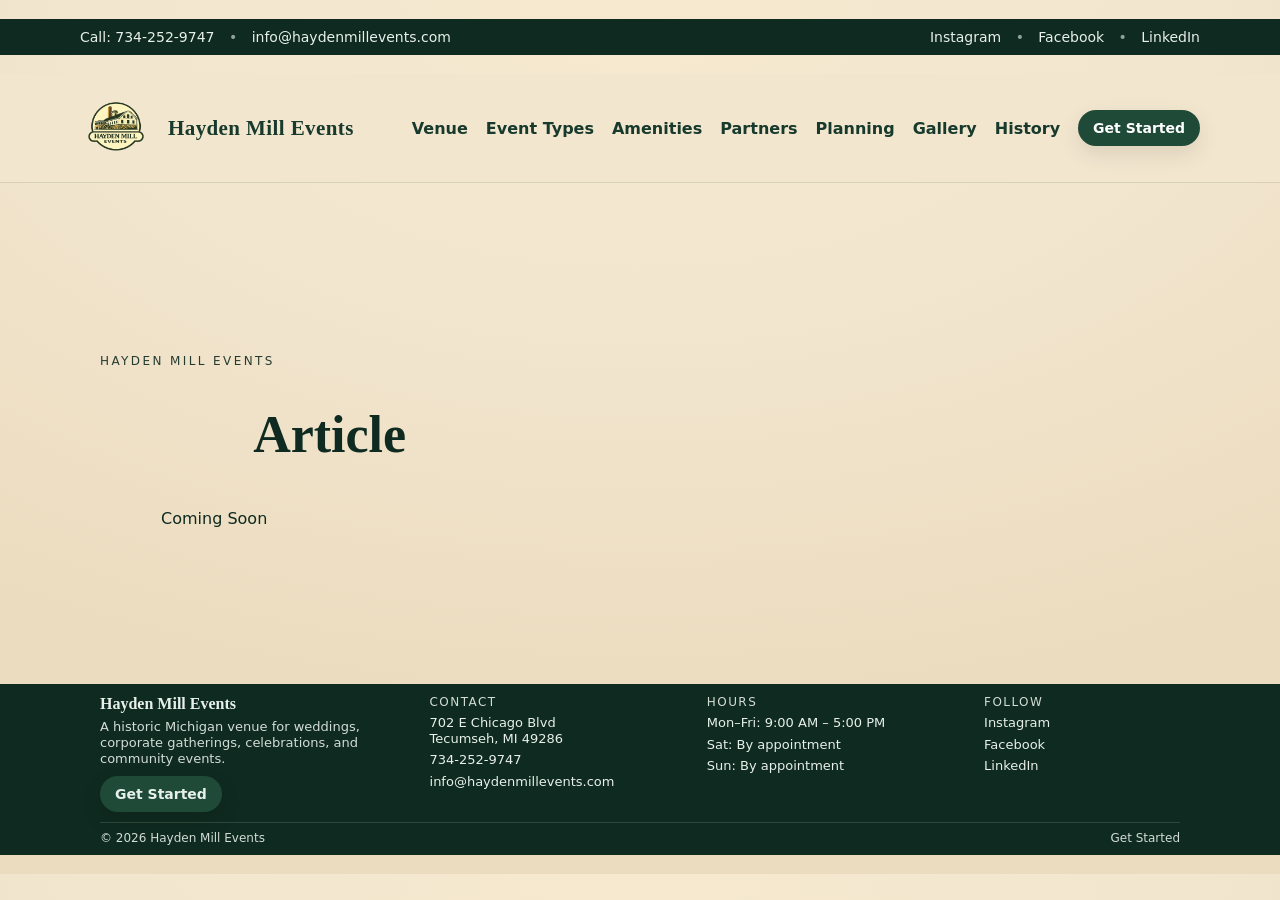
==== article1.html @ d737acb9 "Create article1.html" ====
<!doctype html>
<html lang="en">
<head>
  <meta charset="utf-8" />
  <meta name="viewport" content="width=device-width, initial-scale=1" />
  <title>Hayden Mill Events</title>
  <meta name="description" content="Hayden Mill Events — a historic venue for weddings, corporate events, celebrations, and more." />
  <link rel="stylesheet" href="css/styles.css" />
</head>

<body>
  <!-- =========================================================
       Top Contact Ribbon
       - Phone + email (left)
       - Social links (right)
       ========================================================= -->
  <div class="topbar">
    <div class="wrap topbar__inner">
      <div class="topbar__left">
        <a href="tel:+17342529747">Call: 734-252-9747</a>
        <span class="dot">•</span>
        <a href="mailto:info@haydenmillevents.com">info@haydenmillevents.com</a>
      </div>

      <div class="topbar__right">
        <a href="https://www.instagram.com/haydenmillevents/"
           aria-label="Instagram"
           target="_blank"
           rel="noopener">Instagram</a>
        <span class="dot">•</span>
        <a href="https://www.facebook.com/haydenmillevents"
           aria-label="Facebook"
           target="_blank"
           rel="noopener">Facebook</a>
        <span class="dot">•</span>
        <a href="https://www.linkedin.com/company/hayden-mill-events"
           aria-label="LinkedIn"
           target="_blank"
           rel="noopener">LinkedIn</a> 
      </div>
    </div>
  </div>

  <!-- Header / Nav -->
<header class="header">
  <div class="wrap header__inner">
    <a class="brand" href="index.html" aria-label="Hayden Mill Events home">
      <img
        class="brand__logo"
        src="assets/img/logo.png"
        alt="Hayden Mill Events logo"
        decoding="async"
      />
      <span class="brand__name">Hayden Mill Events</span>
    </a>

    <nav class="nav" aria-label="Primary">
      <a href="index.html#venue">Venue</a>
      <a href="index.html#event-types">Event Types</a>
      <a href="index.html#amenities">Amenities</a>
      <a href="index.html#vendors">Partners</a>
      <a href="index.html#articles">Planning</a>

      <!-- These now match normal ribbon links, but go to separate pages -->
      <a href="gallery.html">Gallery</a>
      <a href="history.html" class="is-active">History</a>

      <!-- Keep Get Started as the primary CTA -->
      <a class="btn btn--sm" href="get-started.html">Get Started</a>
    </nav>

    <button class="navToggle" aria-label="Open menu" aria-expanded="false">Menu</button>
  </div>
</header>

  <!-- =========================================================
       Article — Coming Soon
       ========================================================= -->
  <main>

    <section class="section">
      <div class="wrap">

        <div
          class="card"
          style="
            background:linear-gradient(
              120deg,
              rgba(15,42,32,.92),
              rgba(15,42,32,.55)
            );
            color:#fff;
            text-align:center;
            padding:80px 30px;
          "
        >
          <p class="kicker">HAYDEN MILL EVENTS</p>

          <h1 style="margin-top:6px;">
            Article
          </h1>

          <p
            class="lead"
            style="
              max-width:720px;
              margin:18px auto 0;
            "
          >
            Coming Soon
          </p>

        </div>

      </div>
    </section>

  </main>

  <footer class="siteFooter">
    <div class="wrap siteFooter__inner">
      <div class="siteFooter__grid">
        <div>
          <div class="siteFooter__name">Hayden Mill Events</div>
          <p class="siteFooter__tagline">
            A historic Michigan venue for weddings, corporate gatherings, celebrations, and community events.
          </p>
          <a class="btn btn--sm" href="get-started.html">Get Started</a>
        </div>

        <div>
              <div class="siteFooter__head">Contact</div>
          <ul class="siteFooter__list">
            <li>
              <a href="https://www.google.com/maps?q=702+E+Chicago+Blvd+Tecumseh+MI+49286" target="_blank" rel="noopener">
                702 E Chicago Blvd<br />Tecumseh, MI 49286
              </a>
            </li>
            <li><a href="tel:+17342529747">734-252-9747</a></li>
            <li><a href="mailto:info@haydenmillevents.com">info@haydenmillevents.com</a></li>
          </ul>
        </div>

        <div>
          <div class="siteFooter__head">Hours</div>
          <ul class="siteFooter__list">
            <li>Mon–Fri: 9:00 AM – 5:00 PM</li>
            <li>Sat: By appointment</li>
            <li>Sun: By appointment</li>
          </ul>
        </div>

        <div>
          <div class="siteFooter__head">Follow</div>
          <ul class="siteFooter__list">
            <li><a href="https://www.instagram.com/haydenmillevents/" target="_blank" rel="noopener">Instagram</a></li>
            <li><a href="https://www.facebook.com/haydenmillevents" target="_blank" rel="noopener">Facebook</a></li>
            <li><a href="https://www.linkedin.com/company/hayden-mill-events" target="_blank" rel="noopener">LinkedIn</a></li>
          </ul>
        </div>
      </div>

      <div class="siteFooter__bottom">
        <div>© <span id="year"></span> Hayden Mill Events</div>
        <div class="siteFooter__smallLinks">
          <a href="get-started.html">Get Started</a>
        </div>
      </div>
    </div>
  </footer>  
  
  <script defer src="./js/main.js"></script>
</body>
</html>
---- css/styles.css ----
/* =========================================================
   Hayden Mill Events — styles.css
   - Core palette + layout primitives
   - Header/Nav styling
   - Hero carousel layout (JS controls transform)
   - Venue collage layout
   - Event Types tab system (buttons + media collage + content panes)
   - Parallax band styling
   - Footer styling
   ========================================================= */

:root{
  --bg: #f2e6cf;
  --bg2: #efe0c5;
  --ink: #173a2c;
  --ink2: #0f2a20;
  --accent: #1f4a38;
  --white: #ffffff;
  --shadow: rgba(0,0,0,.10);
  --wrap: 1120px;
  --radius: 18px;
}

*{ box-sizing: border-box; }
html,body{ margin: 0; padding: 0; }

body{
  font-family: system-ui, -apple-system, Segoe UI, Roboto, Helvetica, Arial, sans-serif;
  color: var(--ink2);
  background: radial-gradient(1200px 700px at 50% 0%, #f6e9cf 0%, var(--bg) 45%, #ecdcbf 100%);
}

a{ color: inherit; text-decoration: none; }
a:hover{ opacity: .92; }

.wrap{ max-width: var(--wrap); margin: 0 auto; padding: 0 20px; }
.dot{ margin: 0 10px; opacity: .6; }

/* =========================================================
   Top ribbon
   ========================================================= */
.topbar{
  background: #0f2a20;
  color: #e7f0ea;
  font-size: 14px;
}
.topbar__inner{
  display: flex;
  justify-content: space-between;
  gap: 16px;
  padding: 10px 0;
}
.topbar a{ color: #e7f0ea; }

/* =========================================================
   Header / Nav
   ========================================================= */
.header{
  position: sticky;
  top: 0;
  z-index: 50;
  background: rgba(242,230,207,.90);
  backdrop-filter: blur(10px);
  border-bottom: 1px solid rgba(23,58,44,.12);
}
.header__inner{
  display: flex;
  align-items: center;
  justify-content: space-between;
  padding: 18px 0;
}

.brand{
  display: flex;
  align-items: center;
  gap: 16px;
}
.brand__logo{
  height: 72px;
  width: auto;
  display: block;
}
.brand__name{
  font-family: Georgia, "Times New Roman", serif;
  letter-spacing: .4px;
  font-weight: 700;
  font-size: 21px;
  line-height: 1.05;
  color: var(--ink);
}

.nav{ display: flex; align-items: center; gap: 18px; }
.nav a{ font-weight: 600; color: var(--ink); }

/* Ensure nav link rule does not override button colors */
.nav a.btn{ color: var(--white); }
.nav a.btn.btn--ghost{ color: var(--ink); }

.navToggle{ display: none; }

/* =========================================================
   Buttons
   ========================================================= */
.btn{
  display: inline-flex;
  align-items: center;
  justify-content: center;
  padding: 12px 18px;
  border-radius: 999px;
  background: var(--accent);
  color: var(--white);
  font-weight: 700;
  border: 1px solid rgba(0,0,0,0);
  box-shadow: 0 8px 22px var(--shadow);
}
.btn--ghost{
  background: transparent;
  border-color: rgba(23,58,44,.35);
  color: var(--ink);
  box-shadow: none;
}
.btn--sm{ padding: 9px 14px; font-size: 14px; }

/* =========================================================
   Typography
   ========================================================= */
.kicker{ letter-spacing: .2em; text-transform: uppercase; font-size: 12px; opacity: .9; }
h1,h2{ font-family: Georgia, "Times New Roman", serif; margin: 10px 0 10px; }
h1{ font-size: 52px; }
h2{ font-size: 40px; }
.lead{ font-size: 18px; line-height: 1.6; opacity: .95; }
.actions{ display: flex; gap: 12px; flex-wrap: wrap; margin-top: 18px; }
.muted{ opacity: .78; line-height: 1.6; }

/* =========================================================
   Sections / Layout
   ========================================================= */
.section{ padding: 64px 0; }
.section--alt{ background: rgba(255,255,255,.38); }
.sectionHead{ margin-bottom: 18px; }
.sectionHead h2{ margin: 0 0 8px; color: var(--ink); }

.grid2{
  display: grid;
  grid-template-columns: 1.2fr .8fr;
  gap: 24px;
  align-items: start;
}

.card{
  background: rgba(255,255,255,.55);
  border: 1px solid rgba(23,58,44,.12);
  border-radius: var(--radius);
  padding: 18px;
  box-shadow: 0 10px 28px var(--shadow);
}

.cards{
  display: grid;
  grid-template-columns: repeat(3, minmax(0, 1fr));
  gap: 16px;
}
.capCard,.setupCard,.articleCard{
  background: rgba(255,255,255,.55);
  border: 1px solid rgba(23,58,44,.12);
  border-radius: var(--radius);
  padding: 18px;
  box-shadow: 0 10px 28px var(--shadow);
}
.articleCard{ display: block; }
.articleCard:hover{ transform: translateY(-2px); transition: transform .15s ease; }

/* Simple list style */
.list{ margin: 10px 0 0; padding-left: 18px; }
.list li{ margin: 6px 0; }

/* =========================================================
   Venue: overlapped photo collage
   ========================================================= */
.venueGrid{
  grid-template-columns: .95fr 1.05fr;
  align-items: start;
}
.venueText{ display: grid; gap: 16px; }
.venueMedia{
  position: relative;
  min-height: 420px;
  border-radius: var(--radius);
}
.venueImg{
  position: absolute;
  border-radius: var(--radius);
  box-shadow: 0 16px 40px rgba(0,0,0,.18);
  border: 1px solid rgba(23,58,44,.12);
  object-fit: cover;
  background: rgba(255,255,255,.35);
}
.venueImg--a{ top: 0; left: 0; width: 78%; height: 72%; z-index: 2; }
.venueImg--b{ bottom: 0; right: 0; width: 58%; height: 52%; z-index: 3; }
.venueImg--c{ top: 14%; right: 8%; width: 34%; height: 34%; z-index: 4; }

/* =========================================================
   HERO: Horizontal carousel
   - JS updates .hero__track transform
   ========================================================= */
.hero{ position: relative; }
.hero__slider{
  position: relative;
  height: 72vh;
  min-height: 520px;
  overflow: hidden;
  background: #000;
}
.hero__track{
  height: 100%;
  width: 100%;
  display: flex;
  will-change: transform;
  transition: transform .65s cubic-bezier(.22,.61,.36,1);
  transform: translate3d(0,0,0);
}
.hero__track.is-instant{ transition: none !important; }
.slide{
  position: relative;
  flex: 0 0 100%;
  width: 100%;
  height: 100%;
  background-size: cover;
  background-position: center;
}
.hero__track .slide::before{
  content: "";
  position: absolute;
  inset: 0;
  background: linear-gradient(90deg, rgba(15,42,32,.78) 0%, rgba(15,42,32,.25) 55%, rgba(15,42,32,.05) 100%);
}
.hero__track .slide__content{
  position: relative;
  padding: 80px 0;
  color: #f3f3f3;
  max-width: 720px;
  z-index: 2;
}

/* Controls */
.sliderBtn, .dots{ position: absolute; z-index: 10; }
.sliderBtn{
  display: flex;
  align-items: center;
  justify-content: center;
  position: absolute;
  top: 50%;
  transform: translateY(-50%);
  width: 44px;
  height: 44px;
  border-radius: 999px;
  border: 1px solid rgba(255,255,255,.65);
  background: rgba(15,42,32,.35);
  color: #fff;
  font-size: 28px;
  line-height: 1;
  cursor: pointer;
  z-index: 50;
}
.sliderBtn.prev{ left: 16px; }
.sliderBtn.next{ right: 16px; }

.dots{
  left: 50%;
  bottom: 18px;
  transform: translateX(-50%);
  display: flex;
  gap: 10px;
  z-index: 55;
}
.dots button{
  width: 10px;
  height: 10px;
  border-radius: 999px;
  border: 1px solid rgba(255,255,255,.65);
  background: rgba(255,255,255,.15);
  cursor: pointer;
}
.dots button.is-active{
  background: rgba(255,255,255,.95);
}

/* =========================================================
   Parallax band
   ========================================================= */
.parallax{
  position: relative;
  min-height: 420px;
  overflow: hidden;
  border-radius: 0;
}
.parallax__media{
  position: absolute;
  inset: -18vh 0;
  background-size: cover;
  background-position: center;
  transform: translate3d(0,0,0);
  will-change: transform;
}
.parallax__overlay{
  position: relative;
  min-height: 420px;
  display: flex;
  align-items: center;
  background: rgba(15,42,32,.55);
}
.parallax__content{
  color: #fff;
  padding: 72px 0;
}
@media (prefers-reduced-motion: reduce){
  .parallax__media{ transform: none !important; }
}

/* =========================================================
   Event Types: buttons + collage + panes
   ========================================================= */
.eventTypesNav{
  display: flex;
  gap: 10px;
  flex-wrap: wrap;
  margin: 10px 0 18px;
}
.eventTypesGrid{
  grid-template-columns: .95fr 1.05fr;
  align-items: start;
}
.eventTypesMedia{
  position: relative;
  height: 420px;
  border-radius: var(--radius);
  overflow: hidden;
  max-width: 520px;
  width: 100%;
  justify-self: center;
}

/* Only one mediaSet visible at a time */
.eventTypesMedia .mediaSet{
  position: absolute;
  inset: 0;
  display: none;
}
.eventTypesMedia .mediaSet.is-active{ display: block; }

.eventImg{
  position: absolute;
  border-radius: var(--radius);
  box-shadow: 0 16px 40px rgba(0,0,0,.18);
  border: 1px solid rgba(23,58,44,.12);
  object-fit: cover;
  background: rgba(255,255,255,.35);
}
.eventImg--a{ top: 0; left: 0; width: 78%; height: 72%; z-index: 2; }
.eventImg--b{ bottom: 0; right: 0; width: 58%; height: 52%; z-index: 3; }
.eventImg--c{ top: 14%; right: 8%; width: 34%; height: 34%; z-index: 4; }

.feature__panel{
  background: rgba(255,255,255,.55);
  border: 1px solid rgba(23,58,44,.12);
  border-radius: var(--radius);
  padding: 18px;
  box-shadow: 0 10px 28px var(--shadow);
}
.featurePane{ display: none; }
.featurePane.is-active{ display: block; }

/* Event Types buttons */
#event-types .eventTypesNav .featureBtn{
  appearance: none;
  -webkit-appearance: none;
  display: inline-flex;
  align-items: center;
  justify-content: center;
  padding: 10px 16px;
  border-radius: 999px;
  font: 700 14px/1 system-ui, -apple-system, Segoe UI, Roboto, Helvetica, Arial, sans-serif;
  color: var(--ink2);
  background: rgba(255,255,255,.70);
  border: 1px solid rgba(23,58,44,.22);
  box-shadow: 0 6px 18px rgba(0,0,0,.10);
  cursor: pointer;
  user-select: none;
  white-space: nowrap;
  transition: background .2s ease, border-color .2s ease, box-shadow .2s ease, transform .15s ease, color .2s ease;
}
#event-types .eventTypesNav .featureBtn:hover{
  background: rgba(255,255,255,.90);
  transform: translateY(-1px);
  box-shadow: 0 10px 24px rgba(0,0,0,.14);
}
#event-types .eventTypesNav .featureBtn.is-active,
#event-types .eventTypesNav .featureBtn[aria-selected="true"]{
  background: linear-gradient(135deg, rgba(31,74,56,.95), rgba(15,42,32,.95));
  color: #fff;
  border-color: rgba(15,42,32,.85);
  box-shadow: 0 14px 32px rgba(0,0,0,.25);
}
#event-types .eventTypesNav .featureBtn:focus-visible{
  outline: 2px solid rgba(31,74,56,.55);
  outline-offset: 3px;
}

.logoRow {
  display: flex;
  flex-direction: column;
  align-items: flex-start;
  gap: 10px;
}

.logoPill {
  display: block;
}

/* =========================================================
   Footer
   ========================================================= */
.siteFooter{
  background: #0f2a20;
  color: #e7f0ea;
  padding: 12px 0 10px;
}
.siteFooter a{ color: #e7f0ea; }
.siteFooter a:hover{ opacity: .92; }

.siteFooter__grid{
  display: grid;
  grid-template-columns: 1.2fr 1fr 1fr .75fr;
  gap: 16px;
  align-items: start;
}
.siteFooter__name{
  font-family: Georgia, "Times New Roman", serif;
  font-size: 16px;
  font-weight: 700;
  line-height: 1.05;
  margin: 0 0 6px;
}
.siteFooter__tagline{
  margin: 0 0 8px;
  font-size: 13px;
  line-height: 1.25;
  opacity: .9;
  max-width: 42ch;
}
.siteFooter__head{
  font-size: 12px;
  letter-spacing: .12em;
  text-transform: uppercase;
  margin: 0 0 6px;
  line-height: 1.1;
  opacity: .9;
}
.siteFooter__list{
  margin: 0;
  padding: 0;
  list-style: none;
  display: grid;
  gap: 6px;
  font-size: 13px;
  line-height: 1.2;
}
.siteFooter__bottom{
  margin-top: 10px;
  padding-top: 8px;
  border-top: 1px solid rgba(231,240,234,.16);
  display: flex;
  justify-content: space-between;
  align-items: center;
  gap: 10px;
  flex-wrap: wrap;
  font-size: 12px;
  opacity: .9;
}
.siteFooter__smallLinks{
  display: flex;
  gap: 12px;
}

/* =========================================================
   Responsive
   ========================================================= */
@media (max-width: 980px){
  .siteFooter__grid{ grid-template-columns: 1fr 1fr; }
}
@media (max-width: 900px){
  .cards{ grid-template-columns: 1fr; }
  .grid2{ grid-template-columns: 1fr; }
  .venueGrid{ grid-template-columns: 1fr; }
  .venueMedia{
    min-height: auto;
    display: grid;
    gap: 12px;
  }
  .venueImg{
    position: static;
    width: 100%;
    height: 220px;
  }

  .eventTypesGrid{ grid-template-columns: 1fr; }
  .eventTypesMedia{
    min-height: auto;
    display: grid;
    gap: 12px;
    overflow: visible;
    height: auto;
    max-width: none;
  }
  .eventTypesMedia .mediaSet{ position: static; }
  .eventImg{
    position: static;
    width: 100%;
    height: 220px;
  }

  h1{ font-size: 40px; }
  h2{ font-size: 34px; }

  .nav{ display: none; }
  .navToggle{
    display: inline-flex;
    gap: 10px;
    align-items: center;
    border: 1px solid rgba(23,58,44,.25);
    background: transparent;
    border-radius: 999px;
    padding: 10px 14px;
  }
  .brand__logo{ height: 38px; }
  .brand__name{ font-size: 18px; }
}
@media (max-width: 560px){
  .siteFooter__grid{ grid-template-columns: 1fr; }
}

/* =========================================================
   Gallery thumbnails — force consistent sizing + cropping
   ========================================================= */
.galleryGrid{
  display: grid;
  grid-template-columns: repeat(4, minmax(0, 1fr));
  gap: 14px;
}

.galleryItem{
  border-radius: var(--radius);
  overflow: hidden;
  border: 1px solid rgba(23,58,44,.12);
  box-shadow: 0 10px 28px var(--shadow);
  background: rgba(255,255,255,.55);

  /* Consistent thumbnail “frame” */
  aspect-ratio: 4 / 3;
}

.galleryItem img{
  display: block;
  width: 100%;
  height: 100%;
  object-fit: cover;       /* crop to fill frame */
  object-position: center; /* center subject */
}

/* Responsive */
@media (max-width: 1200px){
  .galleryGrid{ grid-template-columns: repeat(3, minmax(0, 1fr)); }
}
@media (max-width: 800px){
  .galleryGrid{ grid-template-columns: repeat(2, minmax(0, 1fr)); }
}
@media (max-width: 480px){
  .galleryGrid{ grid-template-columns: 1fr; }
}

/* =========================================================
   History page: force consistent image tiles (matches Gallery)
   Works with your current HTML classes:
   .historyRow, .historyTiles3, .historyGrid9, .tile
   ========================================================= */

/* Two-column layout: photos left, text right */
.historyRow{
  display: grid;
  grid-template-columns: .95fr 1.05fr;
  gap: 24px;
  align-items: start;
}

/* 3-photo layout: 1 wide on top, 2 below */
.historyTiles3{
  display: grid;
  grid-template-columns: repeat(2, minmax(0, 1fr));
  gap: 14px;
}

.historyTiles3 .tile:nth-child(1){
  grid-column: 1 / -1; /* make the first image span full width */
}

/* The tile wrapper should crop the image */
.historyTiles3 .tile,
.historyGrid9 .tile{
  border-radius: var(--radius);
  overflow: hidden;
  border: 1px solid rgba(23,58,44,.12);
  box-shadow: 0 10px 28px var(--shadow);
  background: rgba(255,255,255,.55);
}

/* Force consistent sizing + cropping */
.historyTiles3 .tile{
  height: 180px; /* adjust if you want taller */
}

.historyTiles3 img,
.historyGrid9 img{
  width: 100%;
  height: 100%;
  display: block;
  object-fit: cover;
  object-position: center;
}

/* 9-photo grid: keep consistent tiles */
.historyGrid9{
  display: grid;
  grid-template-columns: repeat(3, minmax(0, 1fr));
  gap: 12px;
}

.historyGrid9 .tile{
  height: 180px; /* same height as above for consistency */
}

/* Responsive */
@media (max-width: 900px){
  .historyRow{ grid-template-columns: 1fr; }
  .historyGrid9{ grid-template-columns: repeat(2, minmax(0, 1fr)); }
}

@media (max-width: 520px){
  .historyGrid9{ grid-template-columns: 1fr; }
  .historyTiles3 .tile,
  .historyGrid9 .tile{ height: 220px; }
}

/* === Fix: ensure Venue section header buttons are clickable === */
#venue .sectionHead{
  position: relative;
  z-index: 5;
}

#venue .sectionHead .actions{
  position: relative;
  z-index: 6;
}

#venue .sectionHead .actions a{
  pointer-events: auto;
}

/* =========================================================
   Preferred Vendors — FINAL GRID (clean + centered)
   ========================================================= */

.vendorsGrid{
  display: grid;
  grid-template-columns: repeat(auto-fit, minmax(320px, 1fr));
  gap: 24px;
  align-items: stretch;
}

/* Card polish */
.vendorCard{
  background: rgba(255,255,255,.68);
  border: 1px solid rgba(23,58,44,.14);
  border-radius: 20px;
  padding: 22px;
  box-shadow: 0 14px 36px rgba(0,0,0,.12);
  transition: transform .18s ease, box-shadow .18s ease;
}

.vendorCard:hover{
  transform: translateY(-4px);
  box-shadow: 0 24px 52px rgba(0,0,0,.18);
}

.vendorHead{
  font-family: Georgia, "Times New Roman", serif;
  font-size: 20px;
  font-weight: 700;
  margin-bottom: 14px;
  color: var(--ink);
}

/* Vendor rows */
.vendorList{
  list-style: none;
  padding: 0;
  margin: 0;
  display: grid;
  gap: 12px;
}

.vendorItem{
  display: flex;
  justify-content: space-between;
  align-items: center;
  gap: 14px;
  padding: 14px 16px;
  border-radius: 14px;
  background: rgba(255,255,255,.75);
  border: 1px solid rgba(23,58,44,.10);
  transition: background .15s ease, transform .15s ease;
}

.vendorItem:hover{
  background: rgba(255,255,255,.92);
  transform: translateY(-1px);
}

.vendorName{
  font-weight: 700;
  color: var(--ink2);
}

.vendorMeta{
  font-size: 14px;
  opacity: .75;
  margin-top: 2px;
}

/* Visit button */
.vendorVisit{
  white-space: nowrap;
  font-weight: 700;
  font-size: 14px;
  padding: 8px 14px;
  border-radius: 999px;
  background: var(--accent);
  color: #fff;
  box-shadow: 0 6px 18px rgba(0,0,0,.14);
  transition: transform .15s ease, box-shadow .15s ease, opacity .15s ease;
}

.vendorVisit:hover{
  transform: translateY(-1px);
  box-shadow: 0 10px 24px rgba(0,0,0,.18);
}

/* === Preferred Vendors: stop vendor tiles from spilling out === */

/* Make each vendor row a normal full-width tile inside the card */
.vendorList { 
  width: 100%;
}

.vendorItem{
  width: 100%;
  max-width: 100%;
  box-sizing: border-box;
  overflow: hidden;           /* prevents any internal bleed */
}

/* Ensure the "Visit" pill never forces the tile wider than its container */
.vendorItem__info{
  min-width: 0;               /* allows text to wrap instead of forcing width */
}

.vendorVisit{
  flex: 0 0 auto;
}

/* Optional: if anything still tries to spill, clamp it at the card level */
.vendorCard{
  overflow: hidden;
}

/* === Preferred Vendors: clean vendor row typography (no stupid wrapping) === */

.vendorItem{
  display: grid;
  grid-template-columns: 1fr auto; /* info left, button right */
  align-items: center;
  gap: 14px;
}

.vendorItem__info{
  min-width: 0; /* allows safe truncation/wrap of NAME only */
}

.vendorName{
  font-weight: 800;
  line-height: 1.15;
  margin-bottom: 6px;
  word-break: normal;
  overflow-wrap: normal;
}

.vendorMeta{
  font-size: 14px;
  opacity: .78;
  white-space: nowrap;    /* keeps 734-837-3668 on ONE line */
  letter-spacing: .02em;  /* makes numbers feel cleaner */
}

/* Optional: if a long vendor name gets crazy, it wraps nicely without breaking every word */
.vendorName{
  overflow-wrap: anywhere;
}
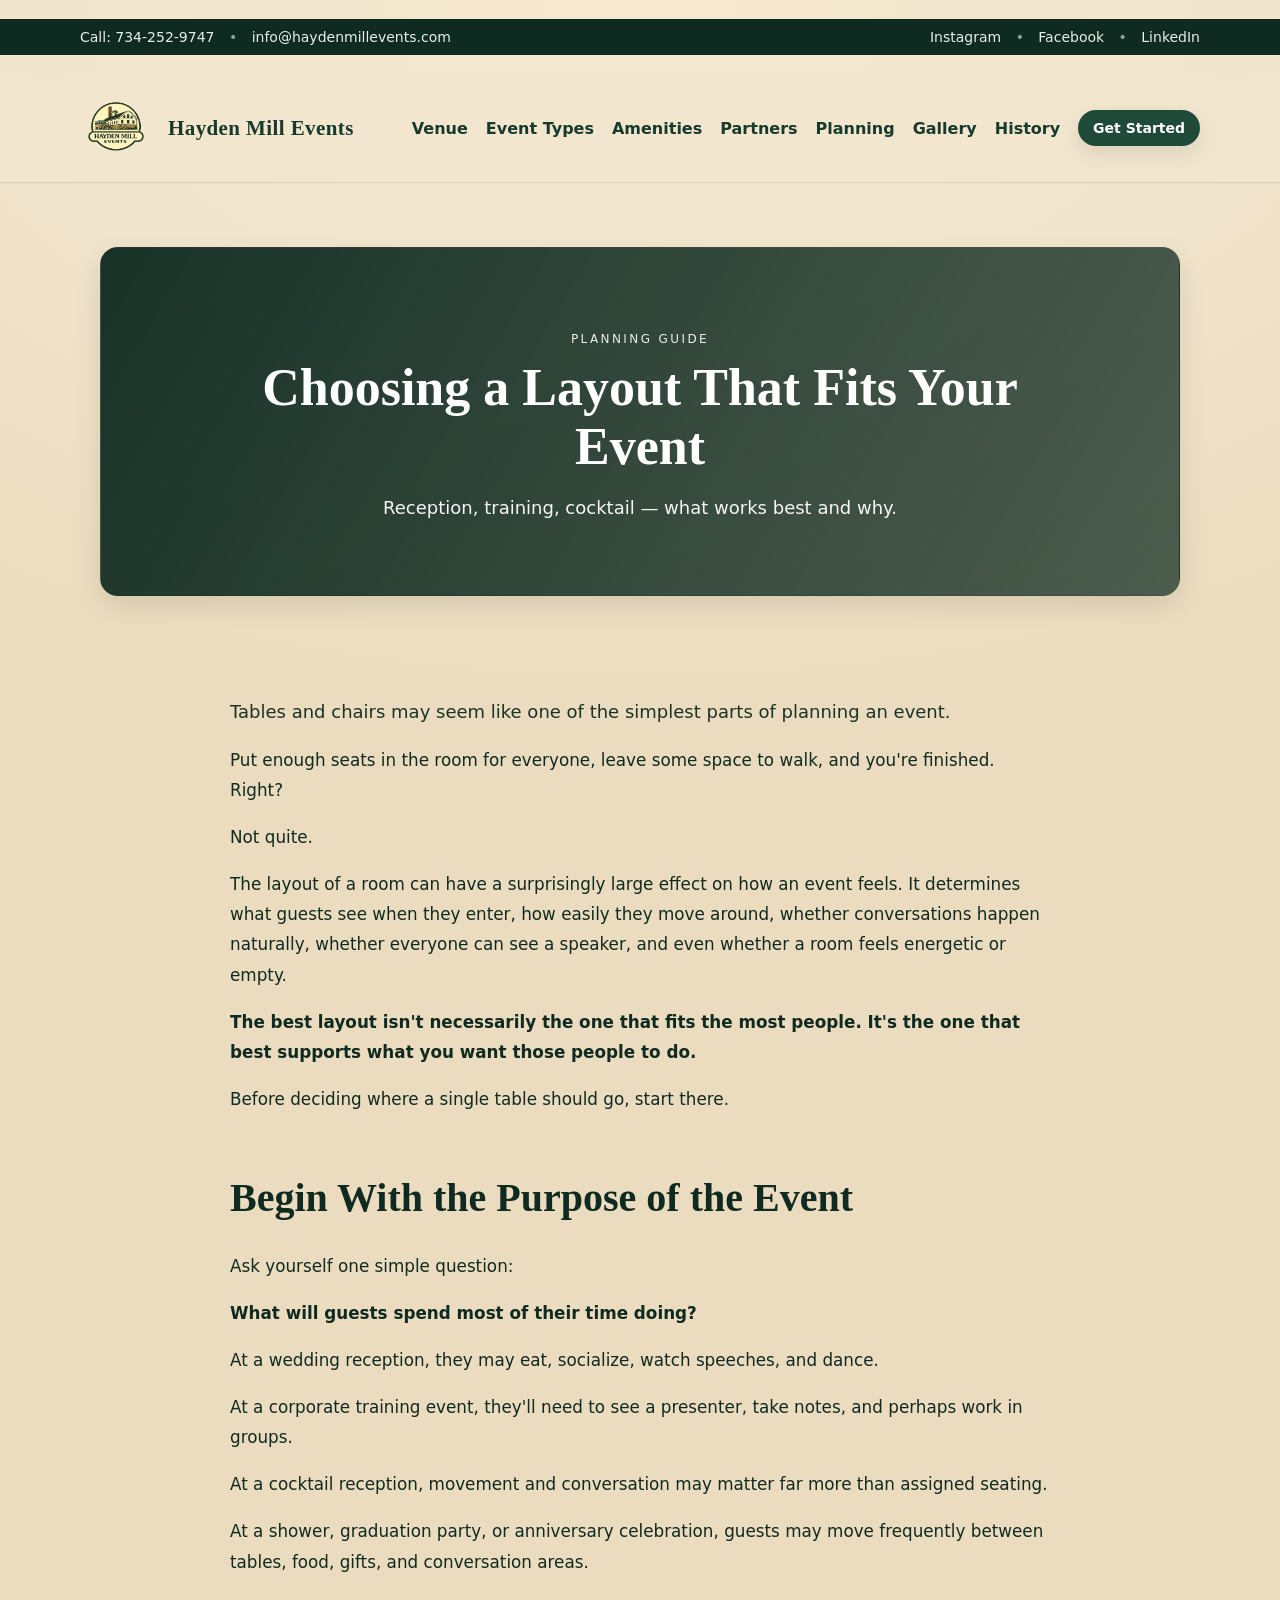
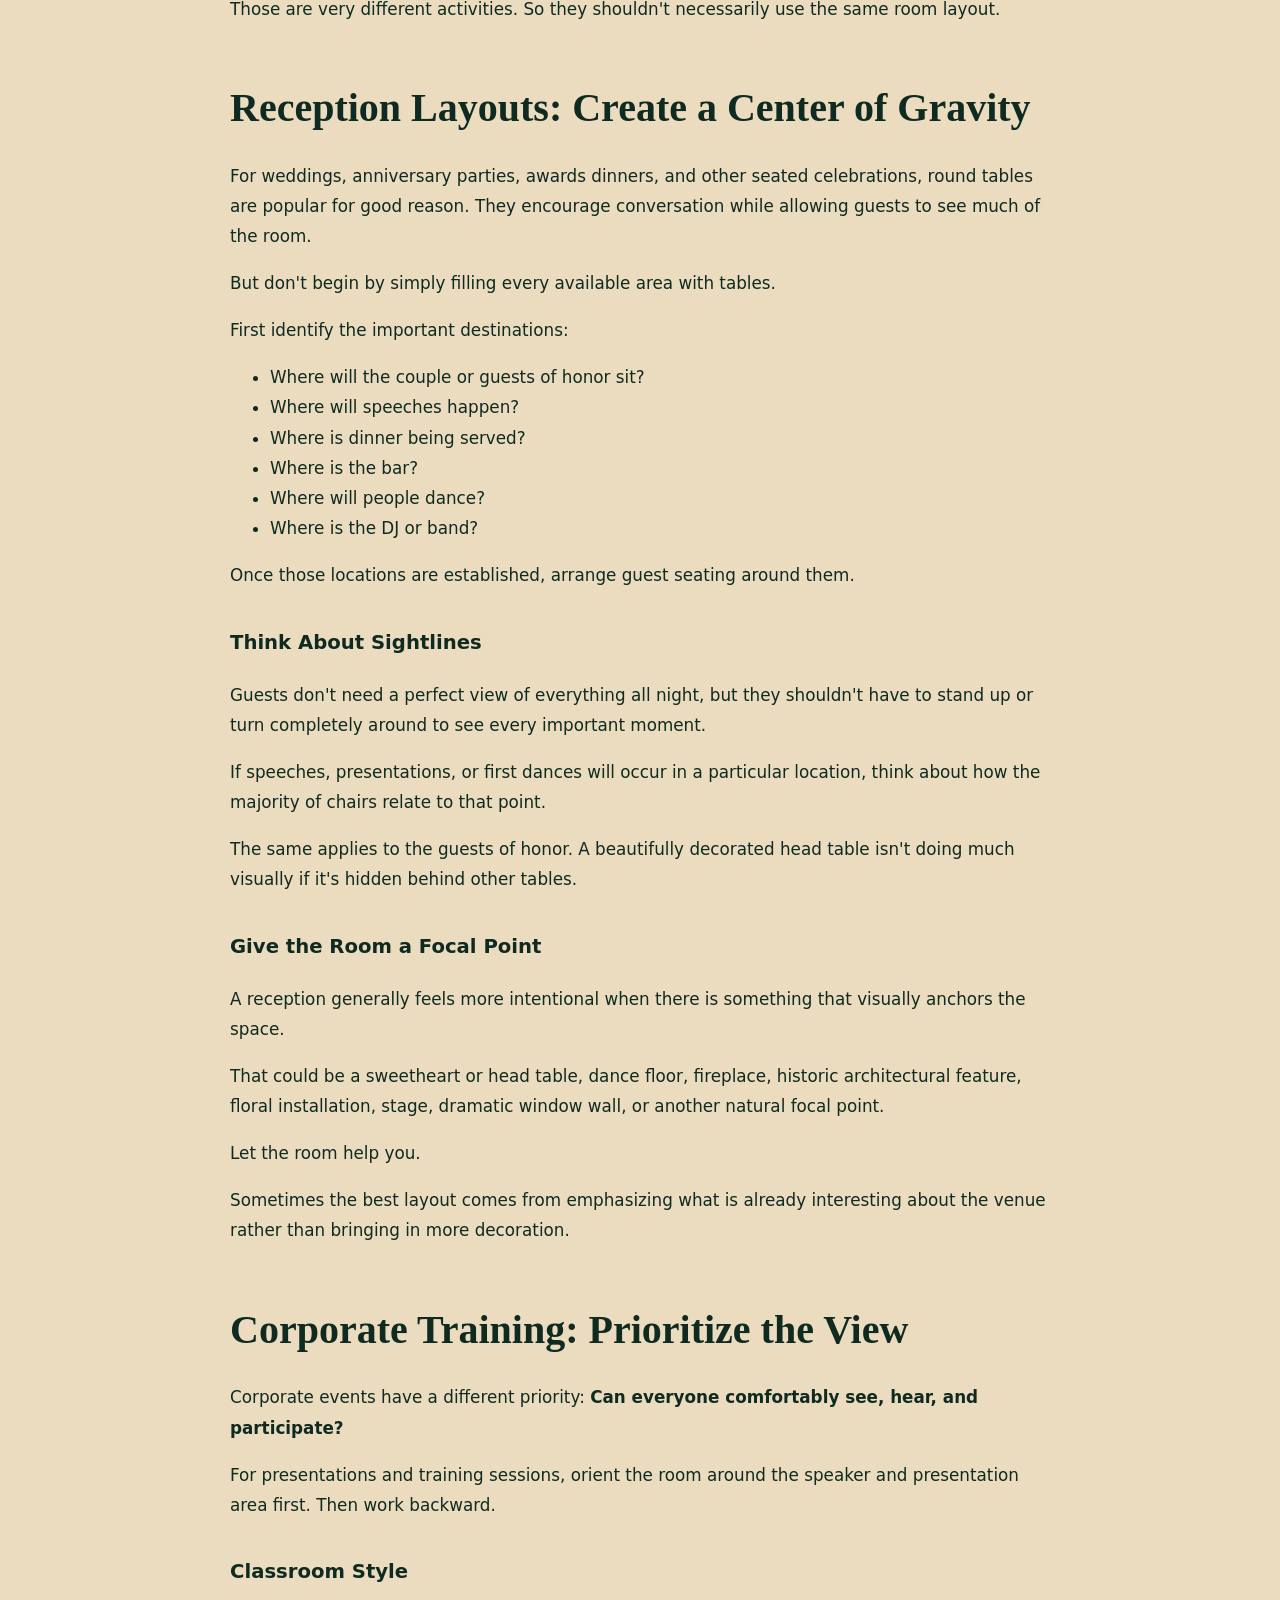
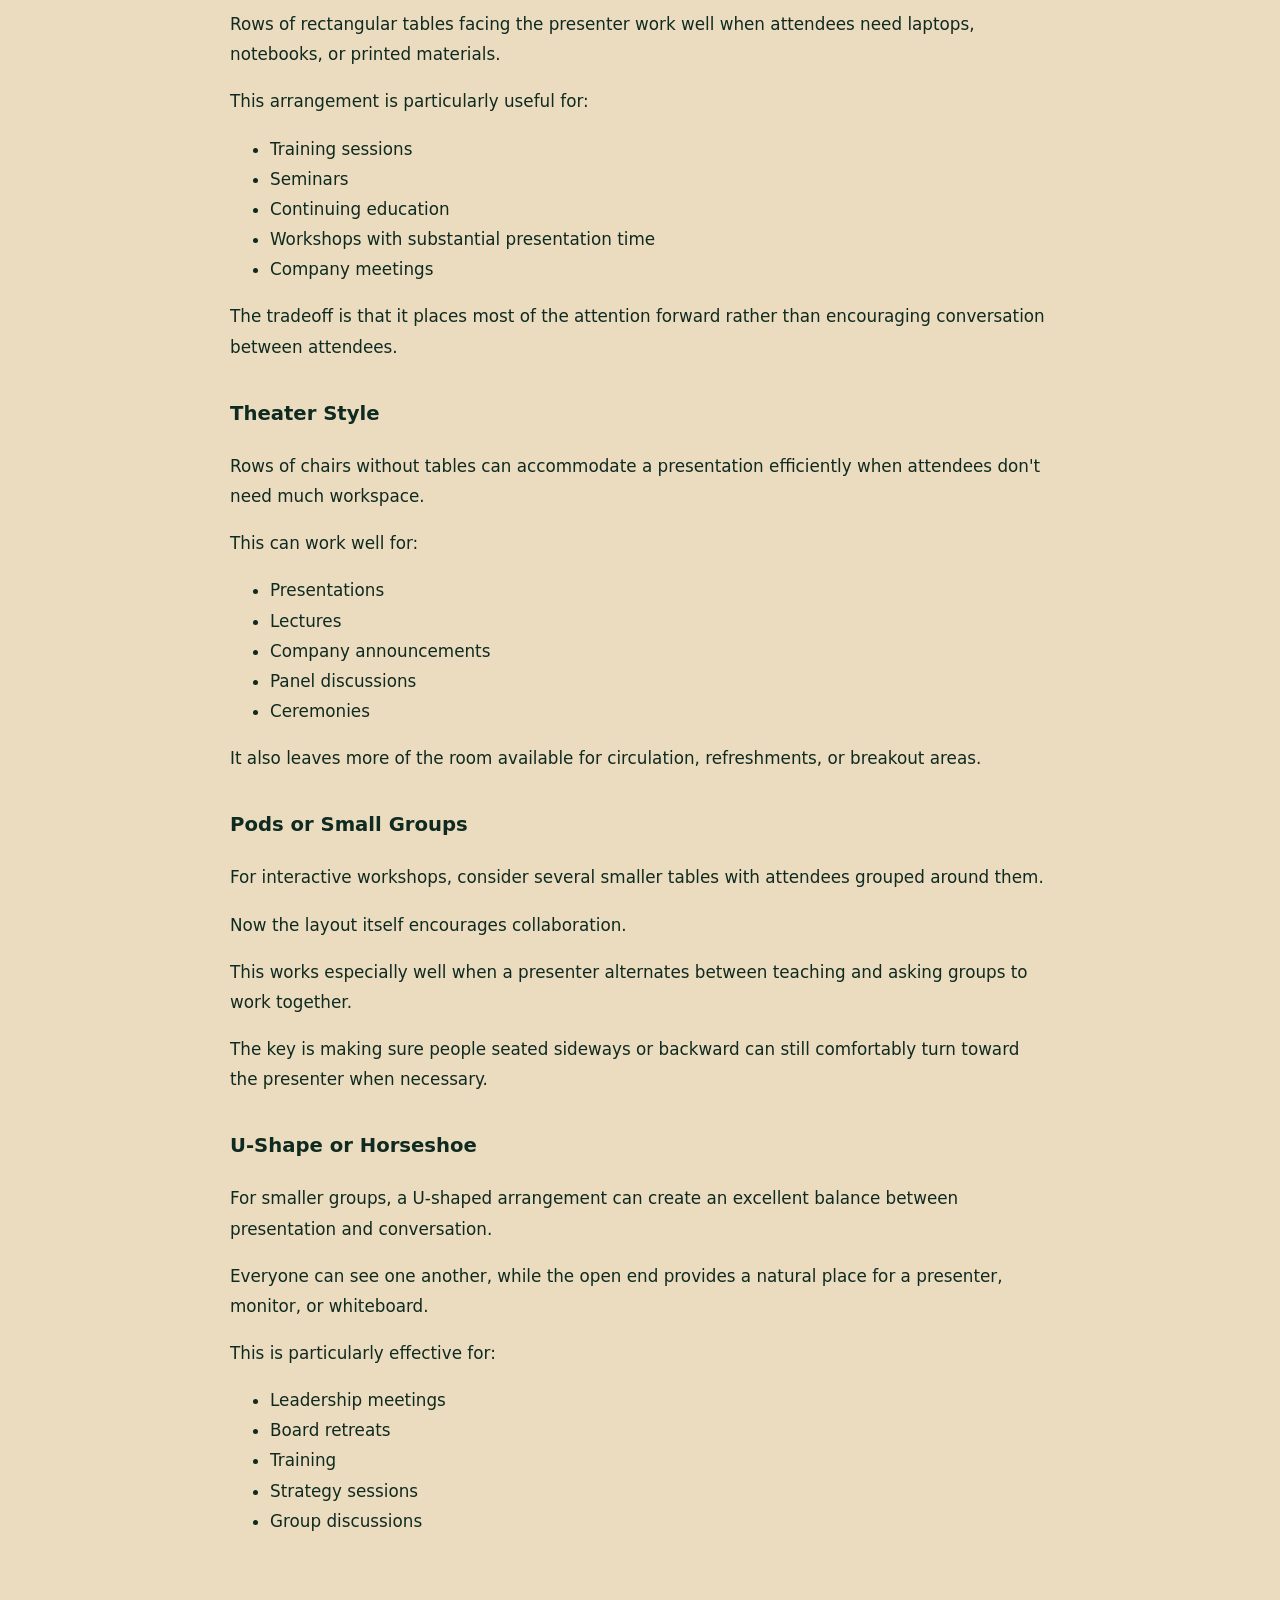
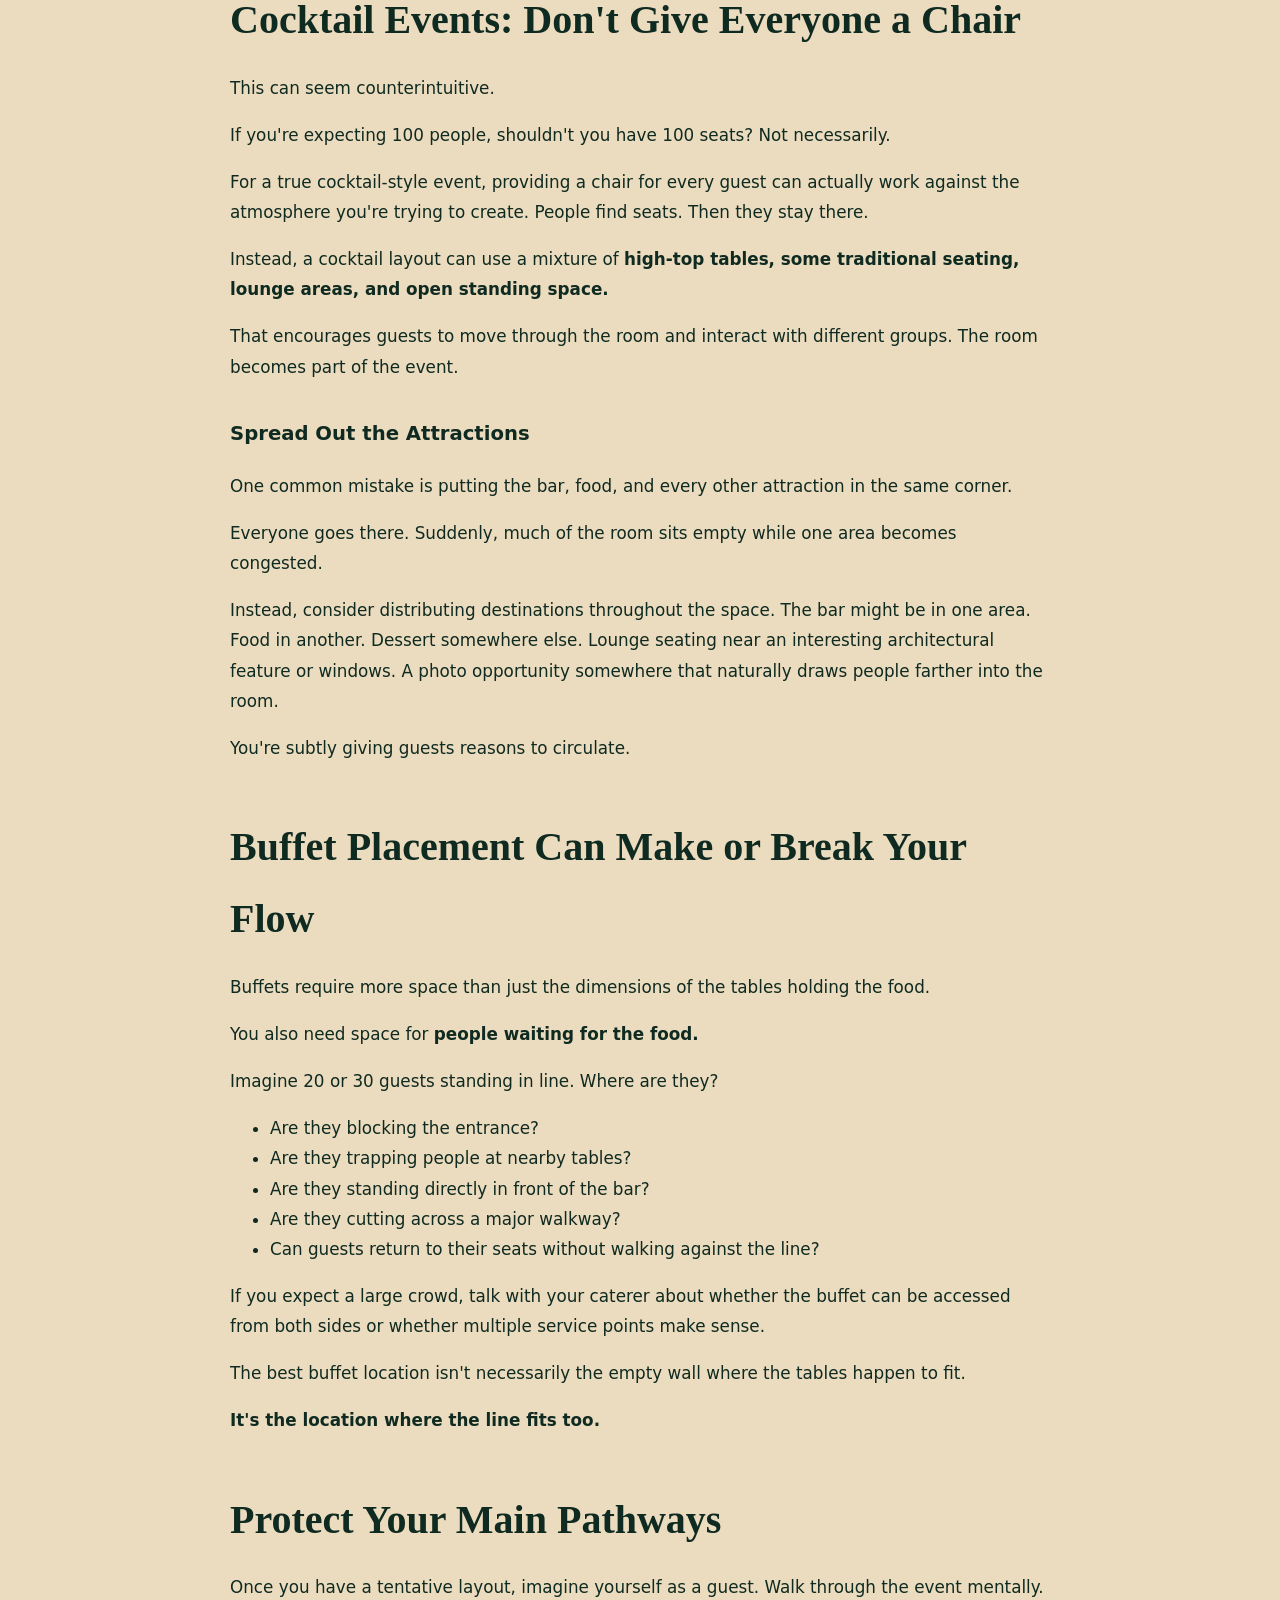
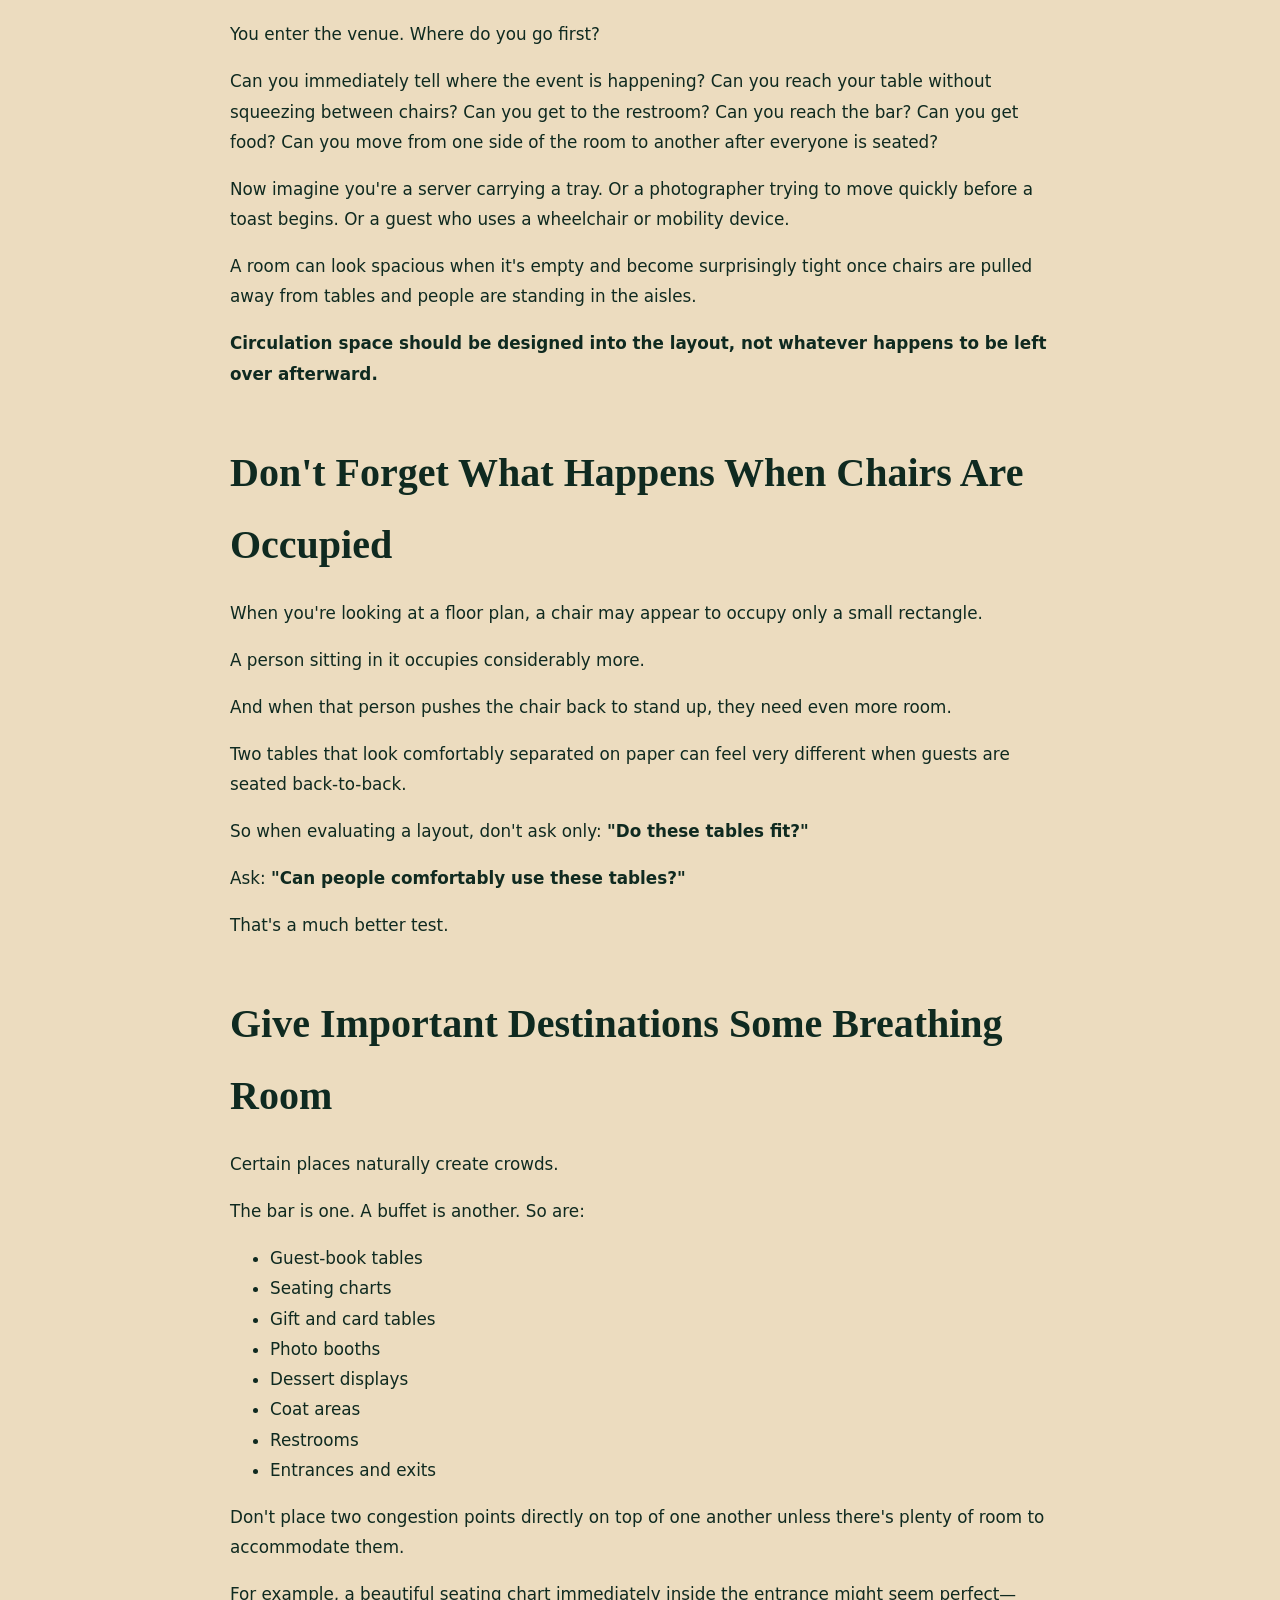
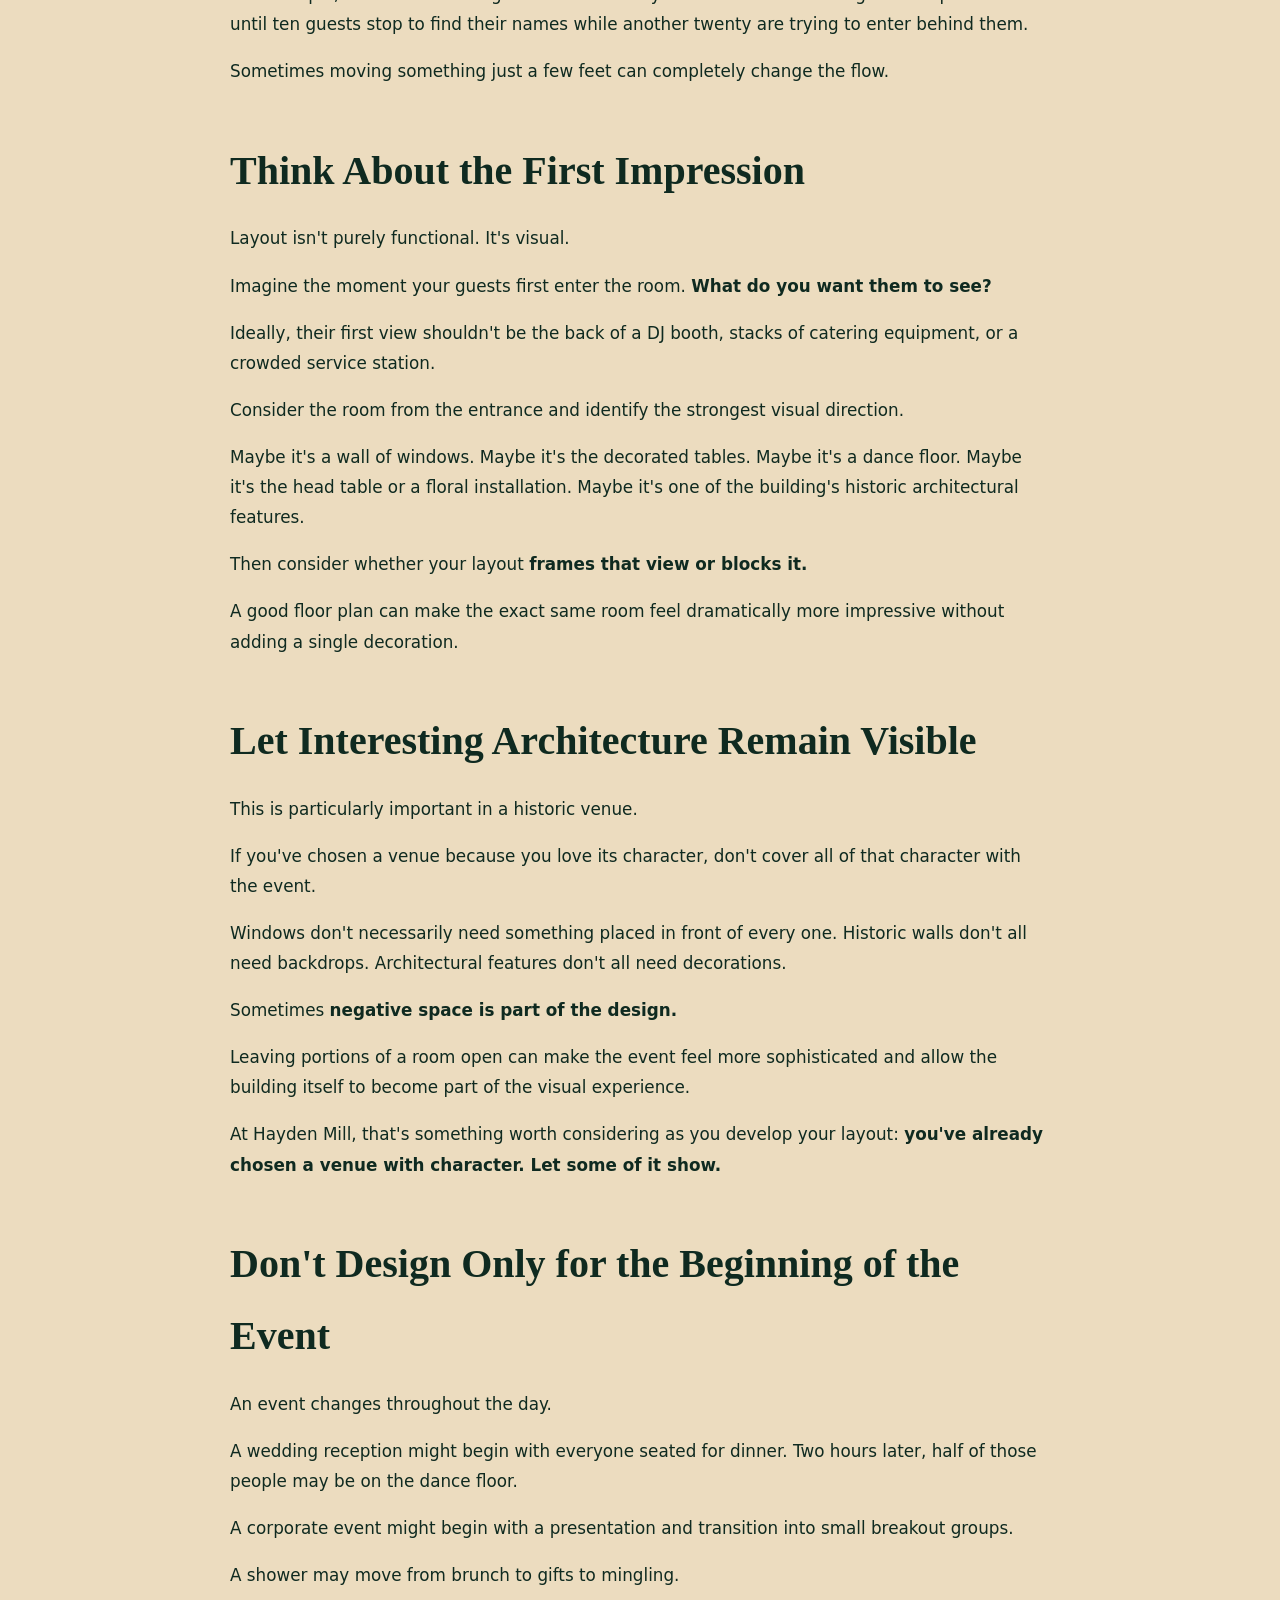
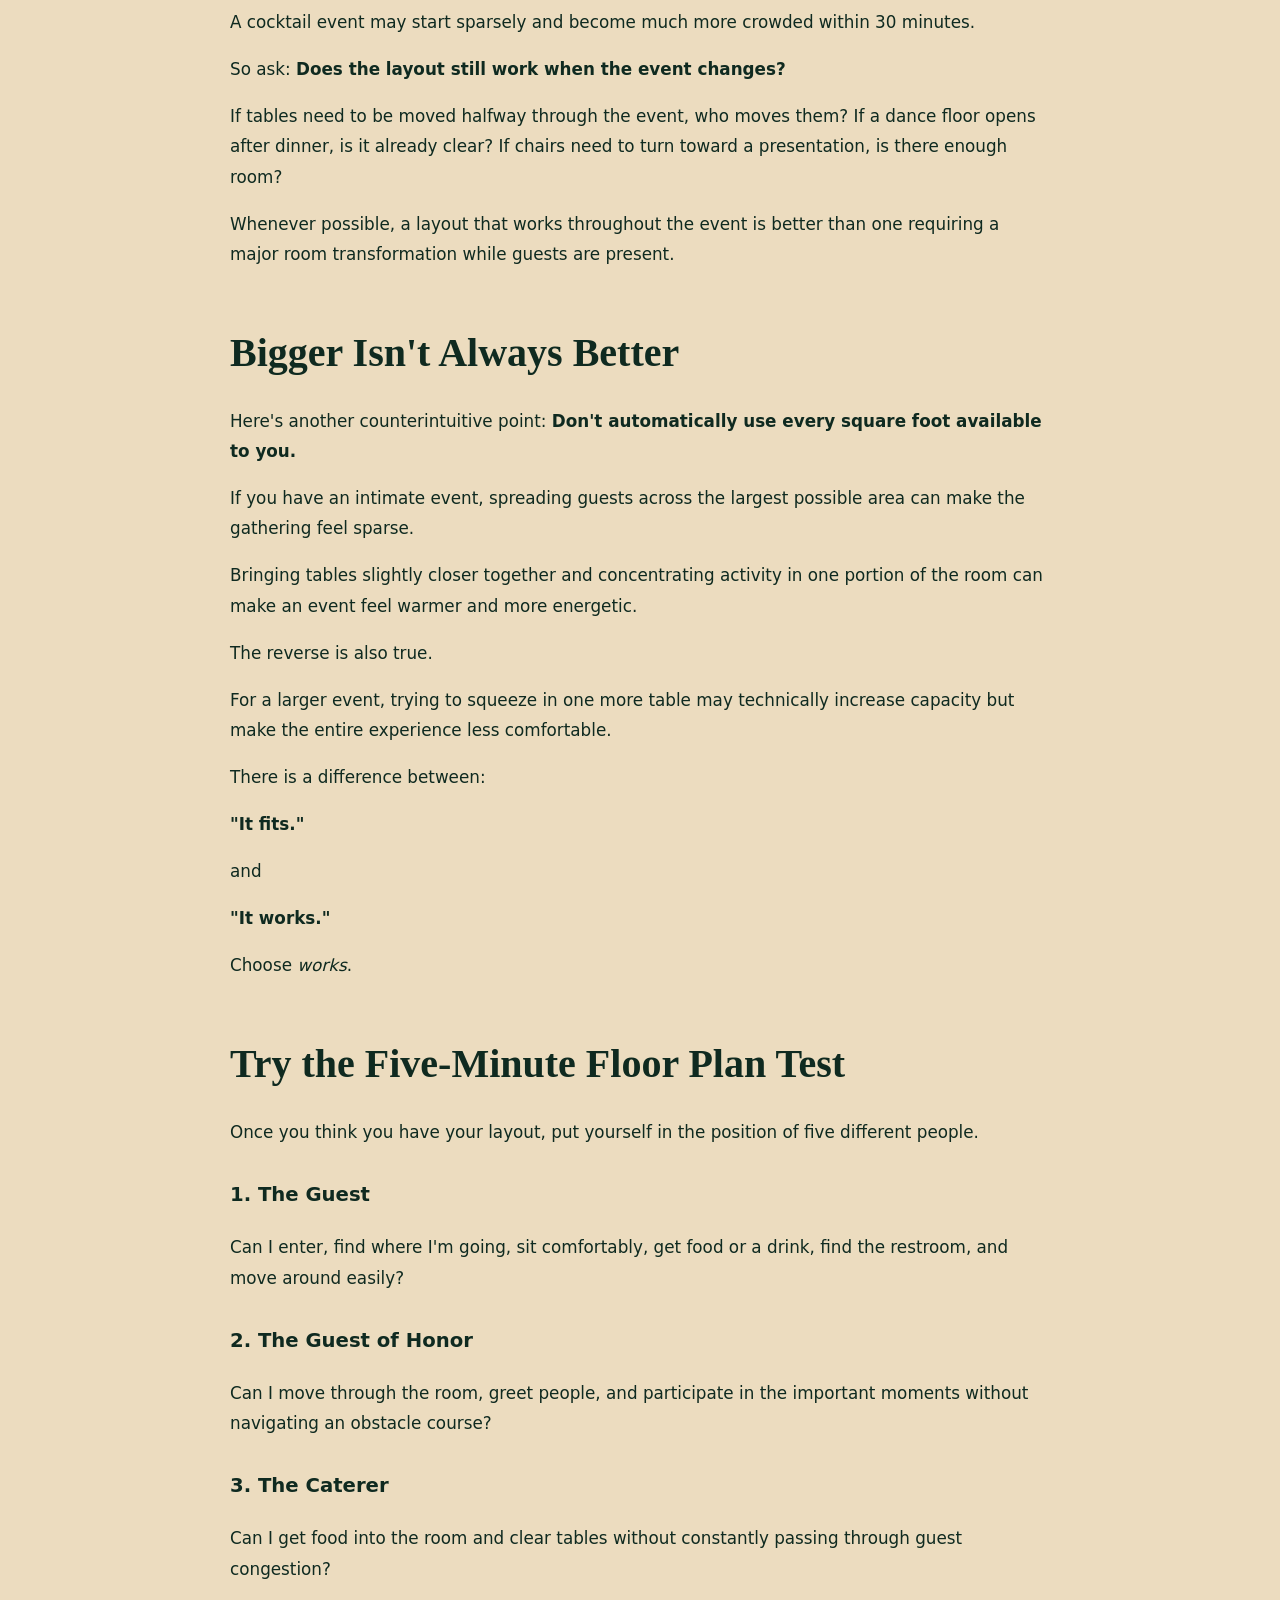
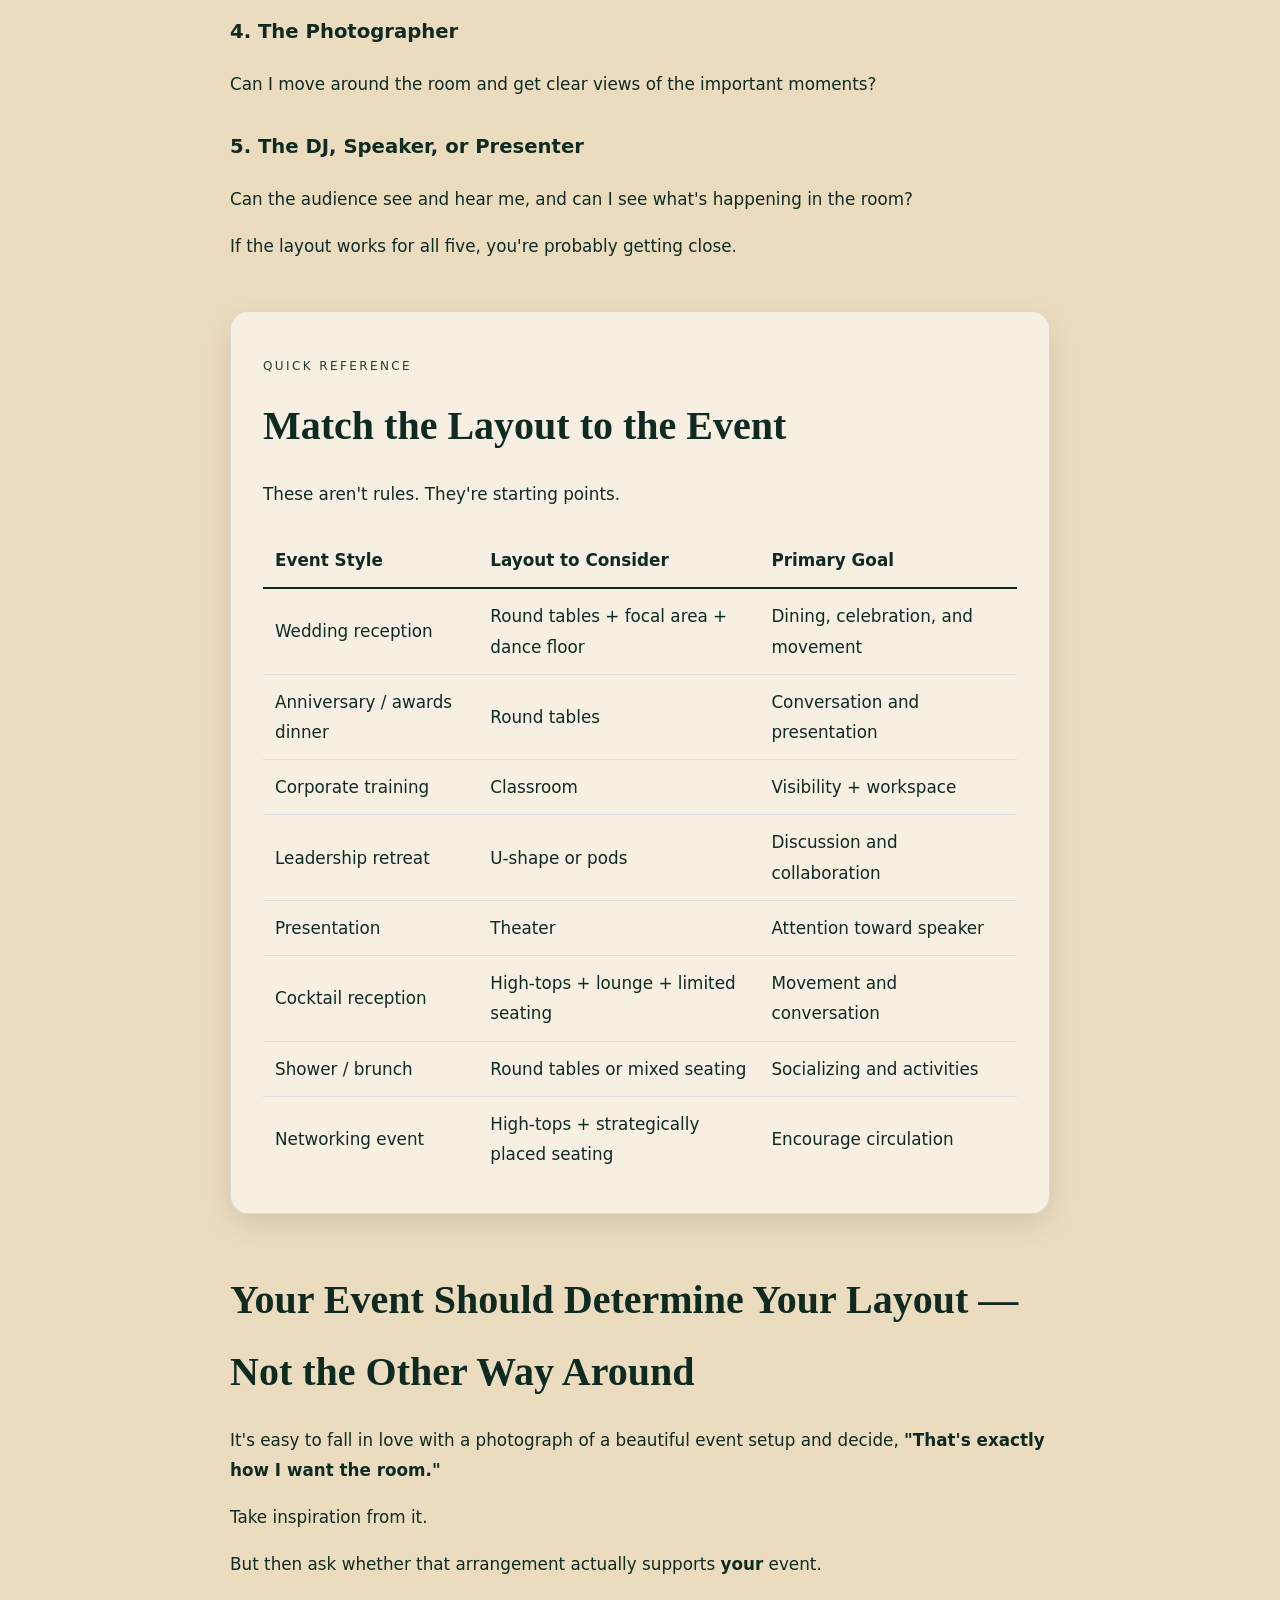
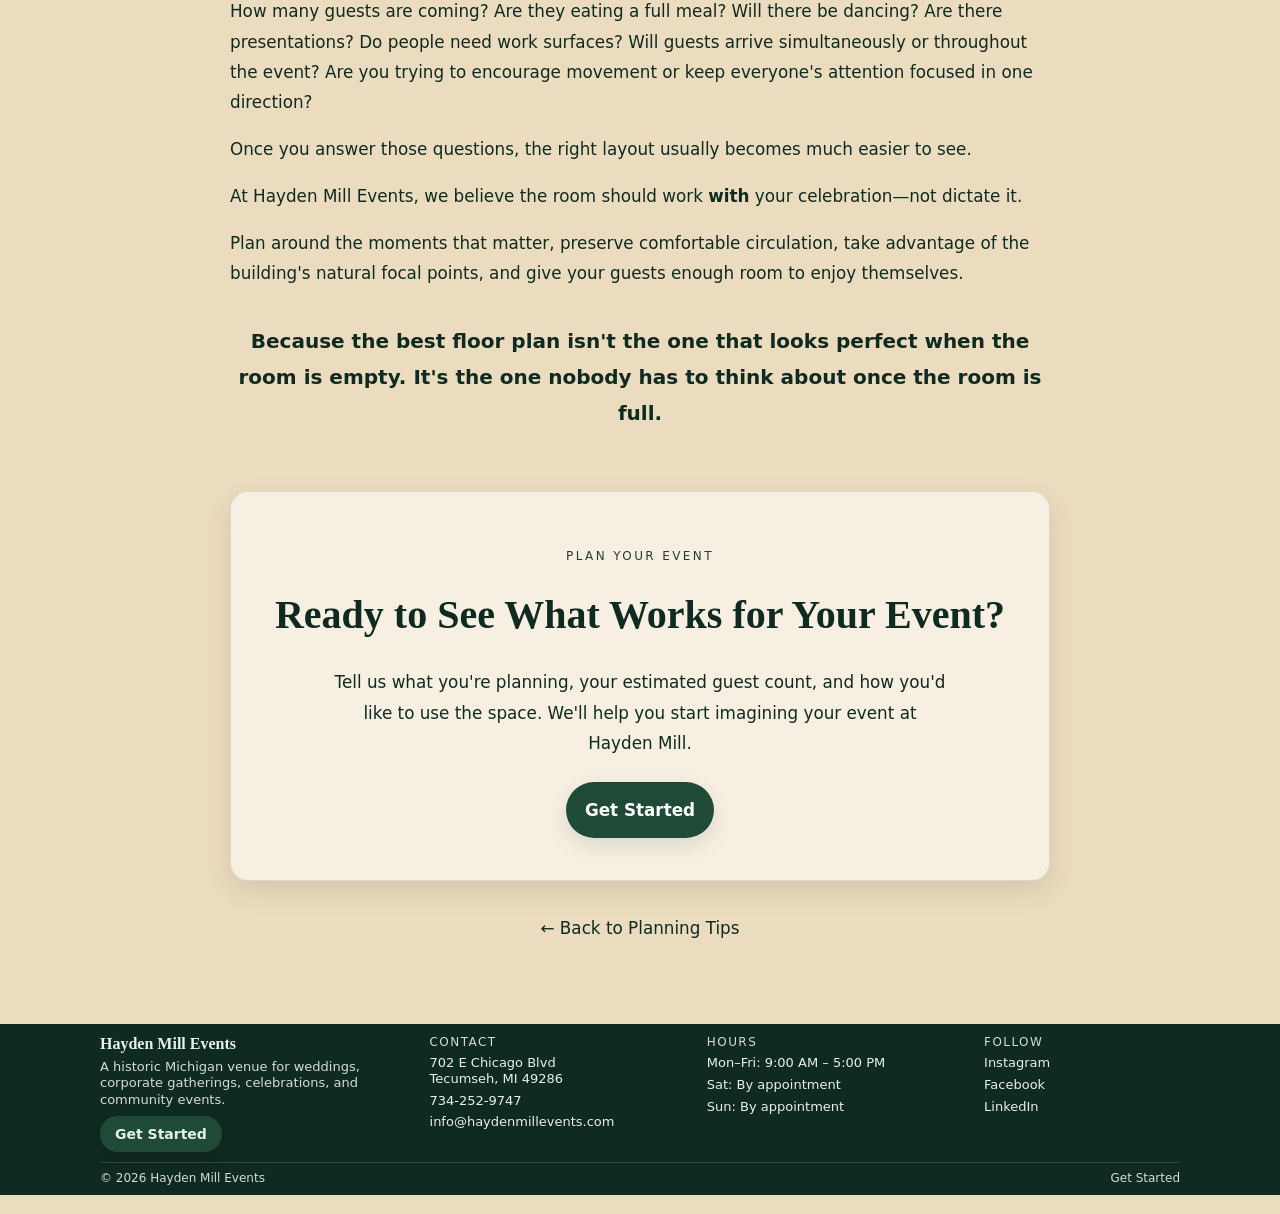
==== commit 0347844f: "Update article1.html" ====
--- a/article1.html
+++ b/article1.html
@@ -4,7 +4,7 @@
   <meta charset="utf-8" />
   <meta name="viewport" content="width=device-width, initial-scale=1" />
   <title>Hayden Mill Events</title>
-  <meta name="description" content="Hayden Mill Events — a historic venue for weddings, corporate events, celebrations, and more." />
+  <meta name="description" content="Learn how to choose an event layout for receptions, corporate training, cocktail events, celebrations, and more at Hayden Mill Events" />
   <link rel="stylesheet" href="css/styles.css" />
 </head>
 
@@ -59,11 +59,11 @@
       <a href="index.html#event-types">Event Types</a>
       <a href="index.html#amenities">Amenities</a>
       <a href="index.html#vendors">Partners</a>
-      <a href="index.html#articles">Planning</a>
+      <a href="index.html#articles" class="is-active">Planning</a>
 
       <!-- These now match normal ribbon links, but go to separate pages -->
       <a href="gallery.html">Gallery</a>
-      <a href="history.html" class="is-active">History</a>
+      <a href="history.html">History</a>
 
       <!-- Keep Get Started as the primary CTA -->
       <a class="btn btn--sm" href="get-started.html">Get Started</a>
@@ -73,49 +73,983 @@
   </div>
 </header>
 
-  <!-- =========================================================
-       Article — Coming Soon
-       ========================================================= -->
-  <main>
-
-    <section class="section">
-      <div class="wrap">
-
-        <div
-          class="card"
-          style="
-            background:linear-gradient(
-              120deg,
-              rgba(15,42,32,.92),
-              rgba(15,42,32,.55)
-            );
-            color:#fff;
-            text-align:center;
-            padding:80px 30px;
-          "
-        >
-          <p class="kicker">HAYDEN MILL EVENTS</p>
-
-          <h1 style="margin-top:6px;">
-            Article
-          </h1>
-
-          <p
-            class="lead"
-            style="
-              max-width:720px;
-              margin:18px auto 0;
-            "
-          >
-            Coming Soon
-          </p>
-
-        </div>
-
-      </div>
-    </section>
-
-  </main>
+<main>
+
+  <!-- =========================================================
+       Article Header
+       ========================================================= -->
+  <section class="section">
+    <div class="wrap">
+
+      <div
+        class="card"
+        style="
+          background:linear-gradient(
+            120deg,
+            rgba(15,42,32,.96),
+            rgba(15,42,32,.72)
+          );
+          color:#fff;
+          text-align:center;
+          padding:72px 30px;
+        "
+      >
+        <p class="kicker">PLANNING GUIDE</p>
+
+        <h1 style="margin:6px auto 0; max-width:850px;">
+          Choosing a Layout That Fits Your Event
+        </h1>
+
+        <p
+          class="lead"
+          style="
+            max-width:720px;
+            margin:18px auto 0;
+          "
+        >
+          Reception, training, cocktail — what works best and why.
+        </p>
+      </div>
+
+    </div>
+  </section>
+
+
+  <!-- =========================================================
+       Article Body
+       ========================================================= -->
+  <section class="section" style="padding-top:20px;">
+    <div class="wrap">
+
+      <article
+        style="
+          max-width:820px;
+          margin:0 auto;
+          font-size:1.05rem;
+          line-height:1.8;
+        "
+      >
+
+        <p class="lead">
+          Tables and chairs may seem like one of the simplest parts of
+          planning an event.
+        </p>
+
+        <p>
+          Put enough seats in the room for everyone, leave some space to
+          walk, and you're finished. Right?
+        </p>
+
+        <p>
+          Not quite.
+        </p>
+
+        <p>
+          The layout of a room can have a surprisingly large effect on how
+          an event feels. It determines what guests see when they enter, how
+          easily they move around, whether conversations happen naturally,
+          whether everyone can see a speaker, and even whether a room feels
+          energetic or empty.
+        </p>
+
+        <p>
+          <strong>
+            The best layout isn't necessarily the one that fits the most
+            people. It's the one that best supports what you want those
+            people to do.
+          </strong>
+        </p>
+
+        <p>
+          Before deciding where a single table should go, start there.
+        </p>
+
+
+        <h2 style="margin-top:48px;">Begin With the Purpose of the Event</h2>
+
+        <p>
+          Ask yourself one simple question:
+        </p>
+
+        <p>
+          <strong>What will guests spend most of their time doing?</strong>
+        </p>
+
+        <p>
+          At a wedding reception, they may eat, socialize, watch speeches,
+          and dance.
+        </p>
+
+        <p>
+          At a corporate training event, they'll need to see a presenter,
+          take notes, and perhaps work in groups.
+        </p>
+
+        <p>
+          At a cocktail reception, movement and conversation may matter far
+          more than assigned seating.
+        </p>
+
+        <p>
+          At a shower, graduation party, or anniversary celebration, guests
+          may move frequently between tables, food, gifts, and conversation
+          areas.
+        </p>
+
+        <p>
+          Those are very different activities. So they shouldn't necessarily
+          use the same room layout.
+        </p>
+
+
+        <h2 style="margin-top:48px;">
+          Reception Layouts: Create a Center of Gravity
+        </h2>
+
+        <p>
+          For weddings, anniversary parties, awards dinners, and other seated
+          celebrations, round tables are popular for good reason. They
+          encourage conversation while allowing guests to see much of the
+          room.
+        </p>
+
+        <p>
+          But don't begin by simply filling every available area with tables.
+        </p>
+
+        <p>First identify the important destinations:</p>
+
+        <ul>
+          <li>Where will the couple or guests of honor sit?</li>
+          <li>Where will speeches happen?</li>
+          <li>Where is dinner being served?</li>
+          <li>Where is the bar?</li>
+          <li>Where will people dance?</li>
+          <li>Where is the DJ or band?</li>
+        </ul>
+
+        <p>
+          Once those locations are established, arrange guest seating around
+          them.
+        </p>
+
+
+        <h3 style="margin-top:34px;">Think About Sightlines</h3>
+
+        <p>
+          Guests don't need a perfect view of everything all night, but they
+          shouldn't have to stand up or turn completely around to see every
+          important moment.
+        </p>
+
+        <p>
+          If speeches, presentations, or first dances will occur in a
+          particular location, think about how the majority of chairs relate
+          to that point.
+        </p>
+
+        <p>
+          The same applies to the guests of honor. A beautifully decorated
+          head table isn't doing much visually if it's hidden behind other
+          tables.
+        </p>
+
+
+        <h3 style="margin-top:34px;">Give the Room a Focal Point</h3>
+
+        <p>
+          A reception generally feels more intentional when there is
+          something that visually anchors the space.
+        </p>
+
+        <p>
+          That could be a sweetheart or head table, dance floor, fireplace,
+          historic architectural feature, floral installation, stage,
+          dramatic window wall, or another natural focal point.
+        </p>
+
+        <p>
+          Let the room help you.
+        </p>
+
+        <p>
+          Sometimes the best layout comes from emphasizing what is already
+          interesting about the venue rather than bringing in more
+          decoration.
+        </p>
+
+
+        <h2 style="margin-top:48px;">
+          Corporate Training: Prioritize the View
+        </h2>
+
+        <p>
+          Corporate events have a different priority:
+          <strong>Can everyone comfortably see, hear, and participate?</strong>
+        </p>
+
+        <p>
+          For presentations and training sessions, orient the room around
+          the speaker and presentation area first. Then work backward.
+        </p>
+
+
+        <h3 style="margin-top:34px;">Classroom Style</h3>
+
+        <p>
+          Rows of rectangular tables facing the presenter work well when
+          attendees need laptops, notebooks, or printed materials.
+        </p>
+
+        <p>This arrangement is particularly useful for:</p>
+
+        <ul>
+          <li>Training sessions</li>
+          <li>Seminars</li>
+          <li>Continuing education</li>
+          <li>Workshops with substantial presentation time</li>
+          <li>Company meetings</li>
+        </ul>
+
+        <p>
+          The tradeoff is that it places most of the attention forward rather
+          than encouraging conversation between attendees.
+        </p>
+
+
+        <h3 style="margin-top:34px;">Theater Style</h3>
+
+        <p>
+          Rows of chairs without tables can accommodate a presentation
+          efficiently when attendees don't need much workspace.
+        </p>
+
+        <p>This can work well for:</p>
+
+        <ul>
+          <li>Presentations</li>
+          <li>Lectures</li>
+          <li>Company announcements</li>
+          <li>Panel discussions</li>
+          <li>Ceremonies</li>
+        </ul>
+
+        <p>
+          It also leaves more of the room available for circulation,
+          refreshments, or breakout areas.
+        </p>
+
+
+        <h3 style="margin-top:34px;">Pods or Small Groups</h3>
+
+        <p>
+          For interactive workshops, consider several smaller tables with
+          attendees grouped around them.
+        </p>
+
+        <p>
+          Now the layout itself encourages collaboration.
+        </p>
+
+        <p>
+          This works especially well when a presenter alternates between
+          teaching and asking groups to work together.
+        </p>
+
+        <p>
+          The key is making sure people seated sideways or backward can still
+          comfortably turn toward the presenter when necessary.
+        </p>
+
+
+        <h3 style="margin-top:34px;">U-Shape or Horseshoe</h3>
+
+        <p>
+          For smaller groups, a U-shaped arrangement can create an excellent
+          balance between presentation and conversation.
+        </p>
+
+        <p>
+          Everyone can see one another, while the open end provides a natural
+          place for a presenter, monitor, or whiteboard.
+        </p>
+
+        <p>This is particularly effective for:</p>
+
+        <ul>
+          <li>Leadership meetings</li>
+          <li>Board retreats</li>
+          <li>Training</li>
+          <li>Strategy sessions</li>
+          <li>Group discussions</li>
+        </ul>
+
+
+        <h2 style="margin-top:48px;">
+          Cocktail Events: Don't Give Everyone a Chair
+        </h2>
+
+        <p>
+          This can seem counterintuitive.
+        </p>
+
+        <p>
+          If you're expecting 100 people, shouldn't you have 100 seats?
+          Not necessarily.
+        </p>
+
+        <p>
+          For a true cocktail-style event, providing a chair for every guest
+          can actually work against the atmosphere you're trying to create.
+          People find seats. Then they stay there.
+        </p>
+
+        <p>
+          Instead, a cocktail layout can use a mixture of
+          <strong>
+            high-top tables, some traditional seating, lounge areas, and
+            open standing space.
+          </strong>
+        </p>
+
+        <p>
+          That encourages guests to move through the room and interact with
+          different groups. The room becomes part of the event.
+        </p>
+
+
+        <h3 style="margin-top:34px;">Spread Out the Attractions</h3>
+
+        <p>
+          One common mistake is putting the bar, food, and every other
+          attraction in the same corner.
+        </p>
+
+        <p>
+          Everyone goes there. Suddenly, much of the room sits empty while
+          one area becomes congested.
+        </p>
+
+        <p>
+          Instead, consider distributing destinations throughout the space.
+          The bar might be in one area. Food in another. Dessert somewhere
+          else. Lounge seating near an interesting architectural feature or
+          windows. A photo opportunity somewhere that naturally draws people
+          farther into the room.
+        </p>
+
+        <p>
+          You're subtly giving guests reasons to circulate.
+        </p>
+
+
+        <h2 style="margin-top:48px;">
+          Buffet Placement Can Make or Break Your Flow
+        </h2>
+
+        <p>
+          Buffets require more space than just the dimensions of the tables
+          holding the food.
+        </p>
+
+        <p>
+          You also need space for <strong>people waiting for the food.</strong>
+        </p>
+
+        <p>
+          Imagine 20 or 30 guests standing in line. Where are they?
+        </p>
+
+        <ul>
+          <li>Are they blocking the entrance?</li>
+          <li>Are they trapping people at nearby tables?</li>
+          <li>Are they standing directly in front of the bar?</li>
+          <li>Are they cutting across a major walkway?</li>
+          <li>
+            Can guests return to their seats without walking against the line?
+          </li>
+        </ul>
+
+        <p>
+          If you expect a large crowd, talk with your caterer about whether
+          the buffet can be accessed from both sides or whether multiple
+          service points make sense.
+        </p>
+
+        <p>
+          The best buffet location isn't necessarily the empty wall where the
+          tables happen to fit.
+        </p>
+
+        <p><strong>It's the location where the line fits too.</strong></p>
+
+
+        <h2 style="margin-top:48px;">Protect Your Main Pathways</h2>
+
+        <p>
+          Once you have a tentative layout, imagine yourself as a guest.
+          Walk through the event mentally.
+        </p>
+
+        <p>
+          You enter the venue. Where do you go first?
+        </p>
+
+        <p>
+          Can you immediately tell where the event is happening? Can you
+          reach your table without squeezing between chairs? Can you get to
+          the restroom? Can you reach the bar? Can you get food? Can you move
+          from one side of the room to another after everyone is seated?
+        </p>
+
+        <p>
+          Now imagine you're a server carrying a tray. Or a photographer
+          trying to move quickly before a toast begins. Or a guest who uses a
+          wheelchair or mobility device.
+        </p>
+
+        <p>
+          A room can look spacious when it's empty and become surprisingly
+          tight once chairs are pulled away from tables and people are
+          standing in the aisles.
+        </p>
+
+        <p>
+          <strong>
+            Circulation space should be designed into the layout, not whatever
+            happens to be left over afterward.
+          </strong>
+        </p>
+
+
+        <h2 style="margin-top:48px;">
+          Don't Forget What Happens When Chairs Are Occupied
+        </h2>
+
+        <p>
+          When you're looking at a floor plan, a chair may appear to occupy
+          only a small rectangle.
+        </p>
+
+        <p>A person sitting in it occupies considerably more.</p>
+
+        <p>
+          And when that person pushes the chair back to stand up, they need
+          even more room.
+        </p>
+
+        <p>
+          Two tables that look comfortably separated on paper can feel very
+          different when guests are seated back-to-back.
+        </p>
+
+        <p>
+          So when evaluating a layout, don't ask only:
+          <strong>"Do these tables fit?"</strong>
+        </p>
+
+        <p>
+          Ask: <strong>"Can people comfortably use these tables?"</strong>
+        </p>
+
+        <p>That's a much better test.</p>
+
+
+        <h2 style="margin-top:48px;">
+          Give Important Destinations Some Breathing Room
+        </h2>
+
+        <p>Certain places naturally create crowds.</p>
+
+        <p>The bar is one. A buffet is another. So are:</p>
+
+        <ul>
+          <li>Guest-book tables</li>
+          <li>Seating charts</li>
+          <li>Gift and card tables</li>
+          <li>Photo booths</li>
+          <li>Dessert displays</li>
+          <li>Coat areas</li>
+          <li>Restrooms</li>
+          <li>Entrances and exits</li>
+        </ul>
+
+        <p>
+          Don't place two congestion points directly on top of one another
+          unless there's plenty of room to accommodate them.
+        </p>
+
+        <p>
+          For example, a beautiful seating chart immediately inside the
+          entrance might seem perfect—until ten guests stop to find their
+          names while another twenty are trying to enter behind them.
+        </p>
+
+        <p>
+          Sometimes moving something just a few feet can completely change
+          the flow.
+        </p>
+
+
+        <h2 style="margin-top:48px;">Think About the First Impression</h2>
+
+        <p>Layout isn't purely functional. It's visual.</p>
+
+        <p>
+          Imagine the moment your guests first enter the room.
+          <strong>What do you want them to see?</strong>
+        </p>
+
+        <p>
+          Ideally, their first view shouldn't be the back of a DJ booth,
+          stacks of catering equipment, or a crowded service station.
+        </p>
+
+        <p>
+          Consider the room from the entrance and identify the strongest
+          visual direction.
+        </p>
+
+        <p>
+          Maybe it's a wall of windows. Maybe it's the decorated tables.
+          Maybe it's a dance floor. Maybe it's the head table or a floral
+          installation. Maybe it's one of the building's historic
+          architectural features.
+        </p>
+
+        <p>
+          Then consider whether your layout
+          <strong>frames that view or blocks it.</strong>
+        </p>
+
+        <p>
+          A good floor plan can make the exact same room feel dramatically
+          more impressive without adding a single decoration.
+        </p>
+
+
+        <h2 style="margin-top:48px;">
+          Let Interesting Architecture Remain Visible
+        </h2>
+
+        <p>
+          This is particularly important in a historic venue.
+        </p>
+
+        <p>
+          If you've chosen a venue because you love its character, don't
+          cover all of that character with the event.
+        </p>
+
+        <p>
+          Windows don't necessarily need something placed in front of every
+          one. Historic walls don't all need backdrops. Architectural
+          features don't all need decorations.
+        </p>
+
+        <p>
+          Sometimes <strong>negative space is part of the design.</strong>
+        </p>
+
+        <p>
+          Leaving portions of a room open can make the event feel more
+          sophisticated and allow the building itself to become part of the
+          visual experience.
+        </p>
+
+        <p>
+          At Hayden Mill, that's something worth considering as you develop
+          your layout:
+          <strong>
+            you've already chosen a venue with character. Let some of it show.
+          </strong>
+        </p>
+
+
+        <h2 style="margin-top:48px;">
+          Don't Design Only for the Beginning of the Event
+        </h2>
+
+        <p>An event changes throughout the day.</p>
+
+        <p>
+          A wedding reception might begin with everyone seated for dinner.
+          Two hours later, half of those people may be on the dance floor.
+        </p>
+
+        <p>
+          A corporate event might begin with a presentation and transition
+          into small breakout groups.
+        </p>
+
+        <p>
+          A shower may move from brunch to gifts to mingling.
+        </p>
+
+        <p>
+          A cocktail event may start sparsely and become much more crowded
+          within 30 minutes.
+        </p>
+
+        <p>
+          So ask:
+          <strong>Does the layout still work when the event changes?</strong>
+        </p>
+
+        <p>
+          If tables need to be moved halfway through the event, who moves
+          them? If a dance floor opens after dinner, is it already clear?
+          If chairs need to turn toward a presentation, is there enough room?
+        </p>
+
+        <p>
+          Whenever possible, a layout that works throughout the event is
+          better than one requiring a major room transformation while guests
+          are present.
+        </p>
+
+
+        <h2 style="margin-top:48px;">Bigger Isn't Always Better</h2>
+
+        <p>
+          Here's another counterintuitive point:
+          <strong>
+            Don't automatically use every square foot available to you.
+          </strong>
+        </p>
+
+        <p>
+          If you have an intimate event, spreading guests across the largest
+          possible area can make the gathering feel sparse.
+        </p>
+
+        <p>
+          Bringing tables slightly closer together and concentrating activity
+          in one portion of the room can make an event feel warmer and more
+          energetic.
+        </p>
+
+        <p>The reverse is also true.</p>
+
+        <p>
+          For a larger event, trying to squeeze in one more table may
+          technically increase capacity but make the entire experience less
+          comfortable.
+        </p>
+
+        <p>There is a difference between:</p>
+
+        <p><strong>"It fits."</strong></p>
+
+        <p>and</p>
+
+        <p><strong>"It works."</strong></p>
+
+        <p>Choose <em>works</em>.</p>
+
+
+        <h2 style="margin-top:48px;">Try the Five-Minute Floor Plan Test</h2>
+
+        <p>
+          Once you think you have your layout, put yourself in the position
+          of five different people.
+        </p>
+
+
+        <h3 style="margin-top:30px;">1. The Guest</h3>
+
+        <p>
+          Can I enter, find where I'm going, sit comfortably, get food or a
+          drink, find the restroom, and move around easily?
+        </p>
+
+
+        <h3 style="margin-top:30px;">2. The Guest of Honor</h3>
+
+        <p>
+          Can I move through the room, greet people, and participate in the
+          important moments without navigating an obstacle course?
+        </p>
+
+
+        <h3 style="margin-top:30px;">3. The Caterer</h3>
+
+        <p>
+          Can I get food into the room and clear tables without constantly
+          passing through guest congestion?
+        </p>
+
+
+        <h3 style="margin-top:30px;">4. The Photographer</h3>
+
+        <p>
+          Can I move around the room and get clear views of the important
+          moments?
+        </p>
+
+
+        <h3 style="margin-top:30px;">5. The DJ, Speaker, or Presenter</h3>
+
+        <p>
+          Can the audience see and hear me, and can I see what's happening
+          in the room?
+        </p>
+
+        <p>
+          If the layout works for all five, you're probably getting close.
+        </p>
+
+
+        <!-- =====================================================
+             Quick Reference Table
+             ===================================================== -->
+        <div
+          class="card"
+          style="
+            margin-top:50px;
+            padding:32px;
+          "
+        >
+
+          <p class="kicker">QUICK REFERENCE</p>
+
+          <h2 style="margin-top:6px;">Match the Layout to the Event</h2>
+
+          <p>
+            These aren't rules. They're starting points.
+          </p>
+
+          <div style="overflow-x:auto; margin-top:24px;">
+            <table
+              style="
+                width:100%;
+                border-collapse:collapse;
+                text-align:left;
+              "
+            >
+              <thead>
+                <tr>
+                  <th style="padding:12px; border-bottom:2px solid currentColor;">
+                    Event Style
+                  </th>
+                  <th style="padding:12px; border-bottom:2px solid currentColor;">
+                    Layout to Consider
+                  </th>
+                  <th style="padding:12px; border-bottom:2px solid currentColor;">
+                    Primary Goal
+                  </th>
+                </tr>
+              </thead>
+
+              <tbody>
+                <tr>
+                  <td style="padding:12px; border-bottom:1px solid #ddd;">
+                    Wedding reception
+                  </td>
+                  <td style="padding:12px; border-bottom:1px solid #ddd;">
+                    Round tables + focal area + dance floor
+                  </td>
+                  <td style="padding:12px; border-bottom:1px solid #ddd;">
+                    Dining, celebration, and movement
+                  </td>
+                </tr>
+
+                <tr>
+                  <td style="padding:12px; border-bottom:1px solid #ddd;">
+                    Anniversary / awards dinner
+                  </td>
+                  <td style="padding:12px; border-bottom:1px solid #ddd;">
+                    Round tables
+                  </td>
+                  <td style="padding:12px; border-bottom:1px solid #ddd;">
+                    Conversation and presentation
+                  </td>
+                </tr>
+
+                <tr>
+                  <td style="padding:12px; border-bottom:1px solid #ddd;">
+                    Corporate training
+                  </td>
+                  <td style="padding:12px; border-bottom:1px solid #ddd;">
+                    Classroom
+                  </td>
+                  <td style="padding:12px; border-bottom:1px solid #ddd;">
+                    Visibility + workspace
+                  </td>
+                </tr>
+
+                <tr>
+                  <td style="padding:12px; border-bottom:1px solid #ddd;">
+                    Leadership retreat
+                  </td>
+                  <td style="padding:12px; border-bottom:1px solid #ddd;">
+                    U-shape or pods
+                  </td>
+                  <td style="padding:12px; border-bottom:1px solid #ddd;">
+                    Discussion and collaboration
+                  </td>
+                </tr>
+
+                <tr>
+                  <td style="padding:12px; border-bottom:1px solid #ddd;">
+                    Presentation
+                  </td>
+                  <td style="padding:12px; border-bottom:1px solid #ddd;">
+                    Theater
+                  </td>
+                  <td style="padding:12px; border-bottom:1px solid #ddd;">
+                    Attention toward speaker
+                  </td>
+                </tr>
+
+                <tr>
+                  <td style="padding:12px; border-bottom:1px solid #ddd;">
+                    Cocktail reception
+                  </td>
+                  <td style="padding:12px; border-bottom:1px solid #ddd;">
+                    High-tops + lounge + limited seating
+                  </td>
+                  <td style="padding:12px; border-bottom:1px solid #ddd;">
+                    Movement and conversation
+                  </td>
+                </tr>
+
+                <tr>
+                  <td style="padding:12px; border-bottom:1px solid #ddd;">
+                    Shower / brunch
+                  </td>
+                  <td style="padding:12px; border-bottom:1px solid #ddd;">
+                    Round tables or mixed seating
+                  </td>
+                  <td style="padding:12px; border-bottom:1px solid #ddd;">
+                    Socializing and activities
+                  </td>
+                </tr>
+
+                <tr>
+                  <td style="padding:12px;">
+                    Networking event
+                  </td>
+                  <td style="padding:12px;">
+                    High-tops + strategically placed seating
+                  </td>
+                  <td style="padding:12px;">
+                    Encourage circulation
+                  </td>
+                </tr>
+              </tbody>
+            </table>
+          </div>
+
+        </div>
+
+
+        <h2 style="margin-top:50px;">
+          Your Event Should Determine Your Layout — Not the Other Way Around
+        </h2>
+
+        <p>
+          It's easy to fall in love with a photograph of a beautiful event
+          setup and decide, <strong>"That's exactly how I want the room."</strong>
+        </p>
+
+        <p>Take inspiration from it.</p>
+
+        <p>
+          But then ask whether that arrangement actually supports
+          <strong>your</strong> event.
+        </p>
+
+        <p>
+          How many guests are coming? Are they eating a full meal? Will there
+          be dancing? Are there presentations? Do people need work surfaces?
+          Will guests arrive simultaneously or throughout the event? Are you
+          trying to encourage movement or keep everyone's attention focused
+          in one direction?
+        </p>
+
+        <p>
+          Once you answer those questions, the right layout usually becomes
+          much easier to see.
+        </p>
+
+        <p>
+          At Hayden Mill Events, we believe the room should work
+          <strong>with</strong> your celebration—not dictate it.
+        </p>
+
+        <p>
+          Plan around the moments that matter, preserve comfortable
+          circulation, take advantage of the building's natural focal points,
+          and give your guests enough room to enjoy themselves.
+        </p>
+
+        <p
+          style="
+            font-size:1.25rem;
+            margin-top:34px;
+            text-align:center;
+          "
+        >
+          <strong>
+            Because the best floor plan isn't the one that looks perfect when
+            the room is empty. It's the one nobody has to think about once
+            the room is full.
+          </strong>
+        </p>
+
+
+        <!-- =====================================================
+             Article CTA
+             ===================================================== -->
+        <div
+          class="card"
+          style="
+            margin-top:60px;
+            text-align:center;
+            padding:42px 30px;
+          "
+        >
+          <p class="kicker">PLAN YOUR EVENT</p>
+
+          <h2 style="margin-top:6px;">
+            Ready to See What Works for Your Event?
+          </h2>
+
+          <p
+            style="
+              max-width:620px;
+              margin:16px auto 24px;
+            "
+          >
+            Tell us what you're planning, your estimated guest count, and
+            how you'd like to use the space. We'll help you start imagining
+            your event at Hayden Mill.
+          </p>
+
+          <a class="btn" href="get-started.html">
+            Get Started
+          </a>
+        </div>
+
+
+        <p
+          style="
+            text-align:center;
+            margin-top:32px;
+          "
+        >
+          <a href="index.html#articles">
+            ← Back to Planning Tips
+          </a>
+        </p>
+
+      </article>
+
+    </div>
+  </section>
+
+</main>
 
   <footer class="siteFooter">
     <div class="wrap siteFooter__inner">
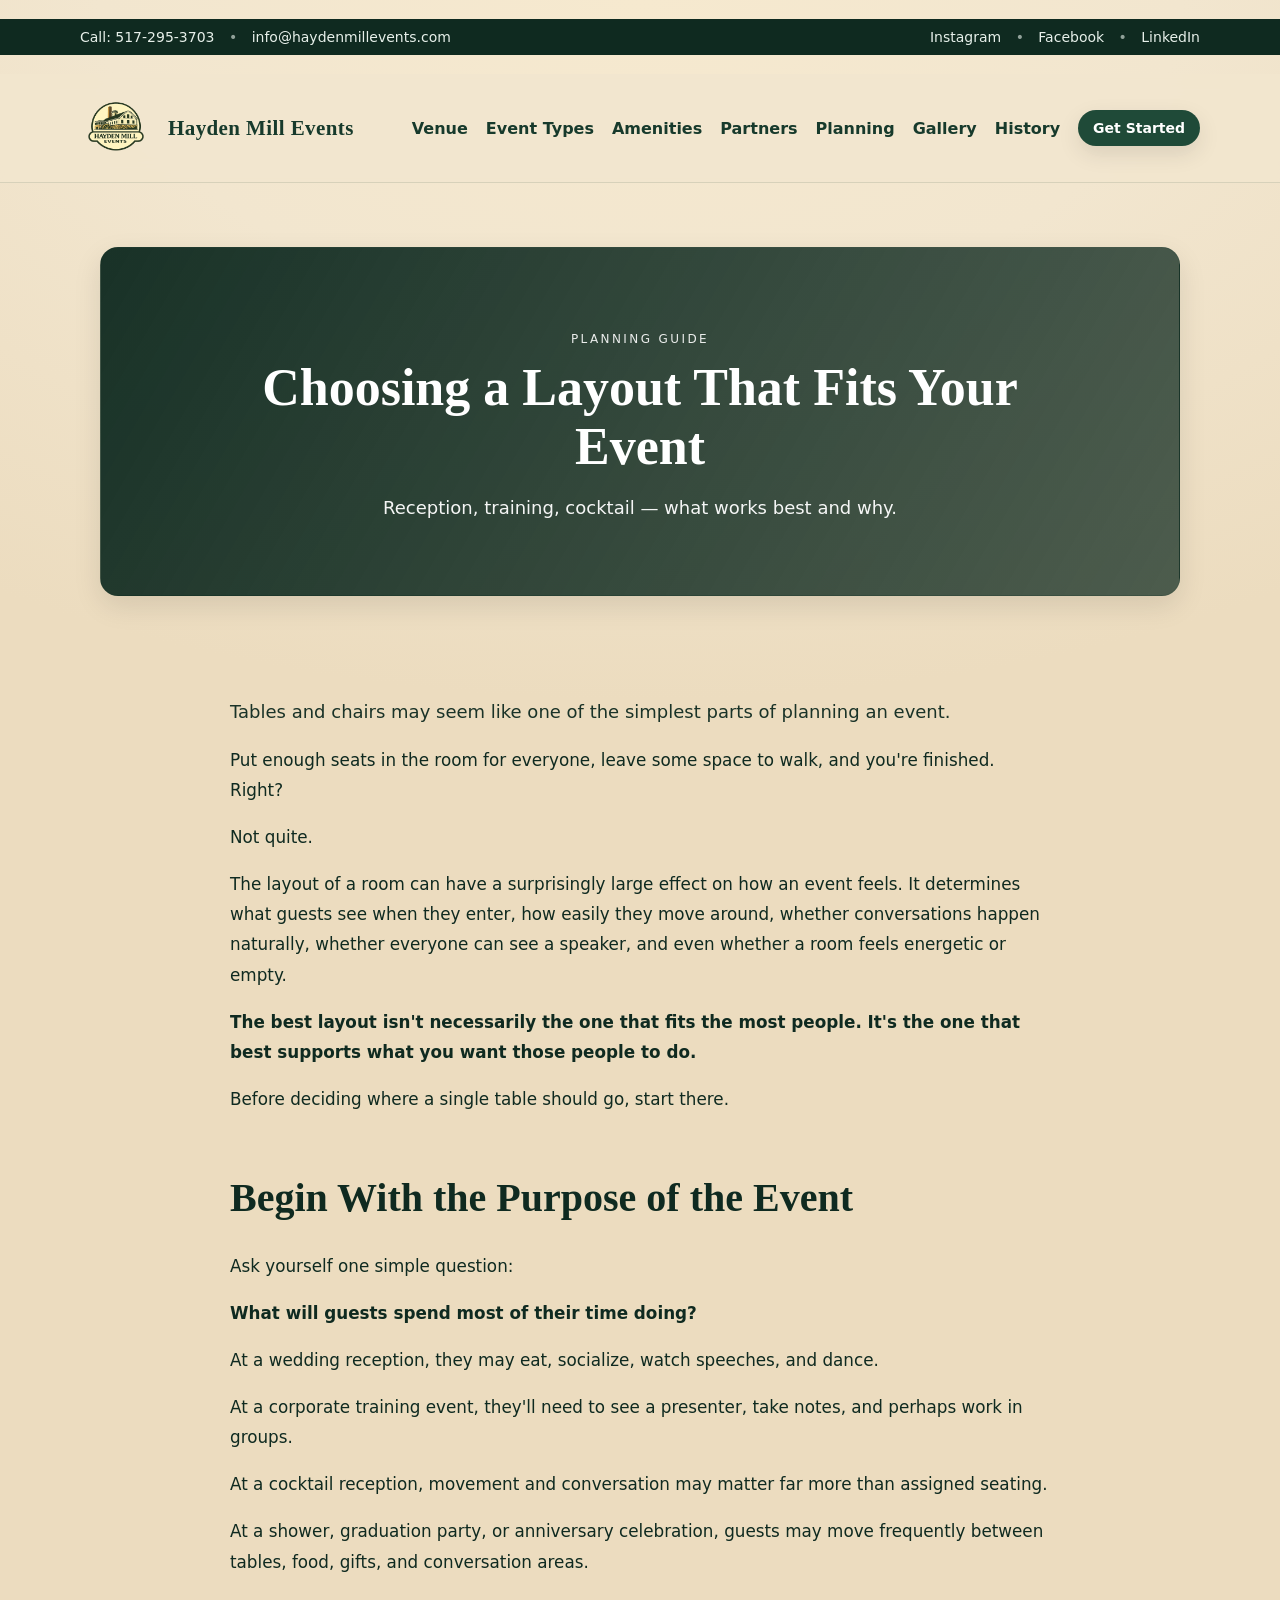
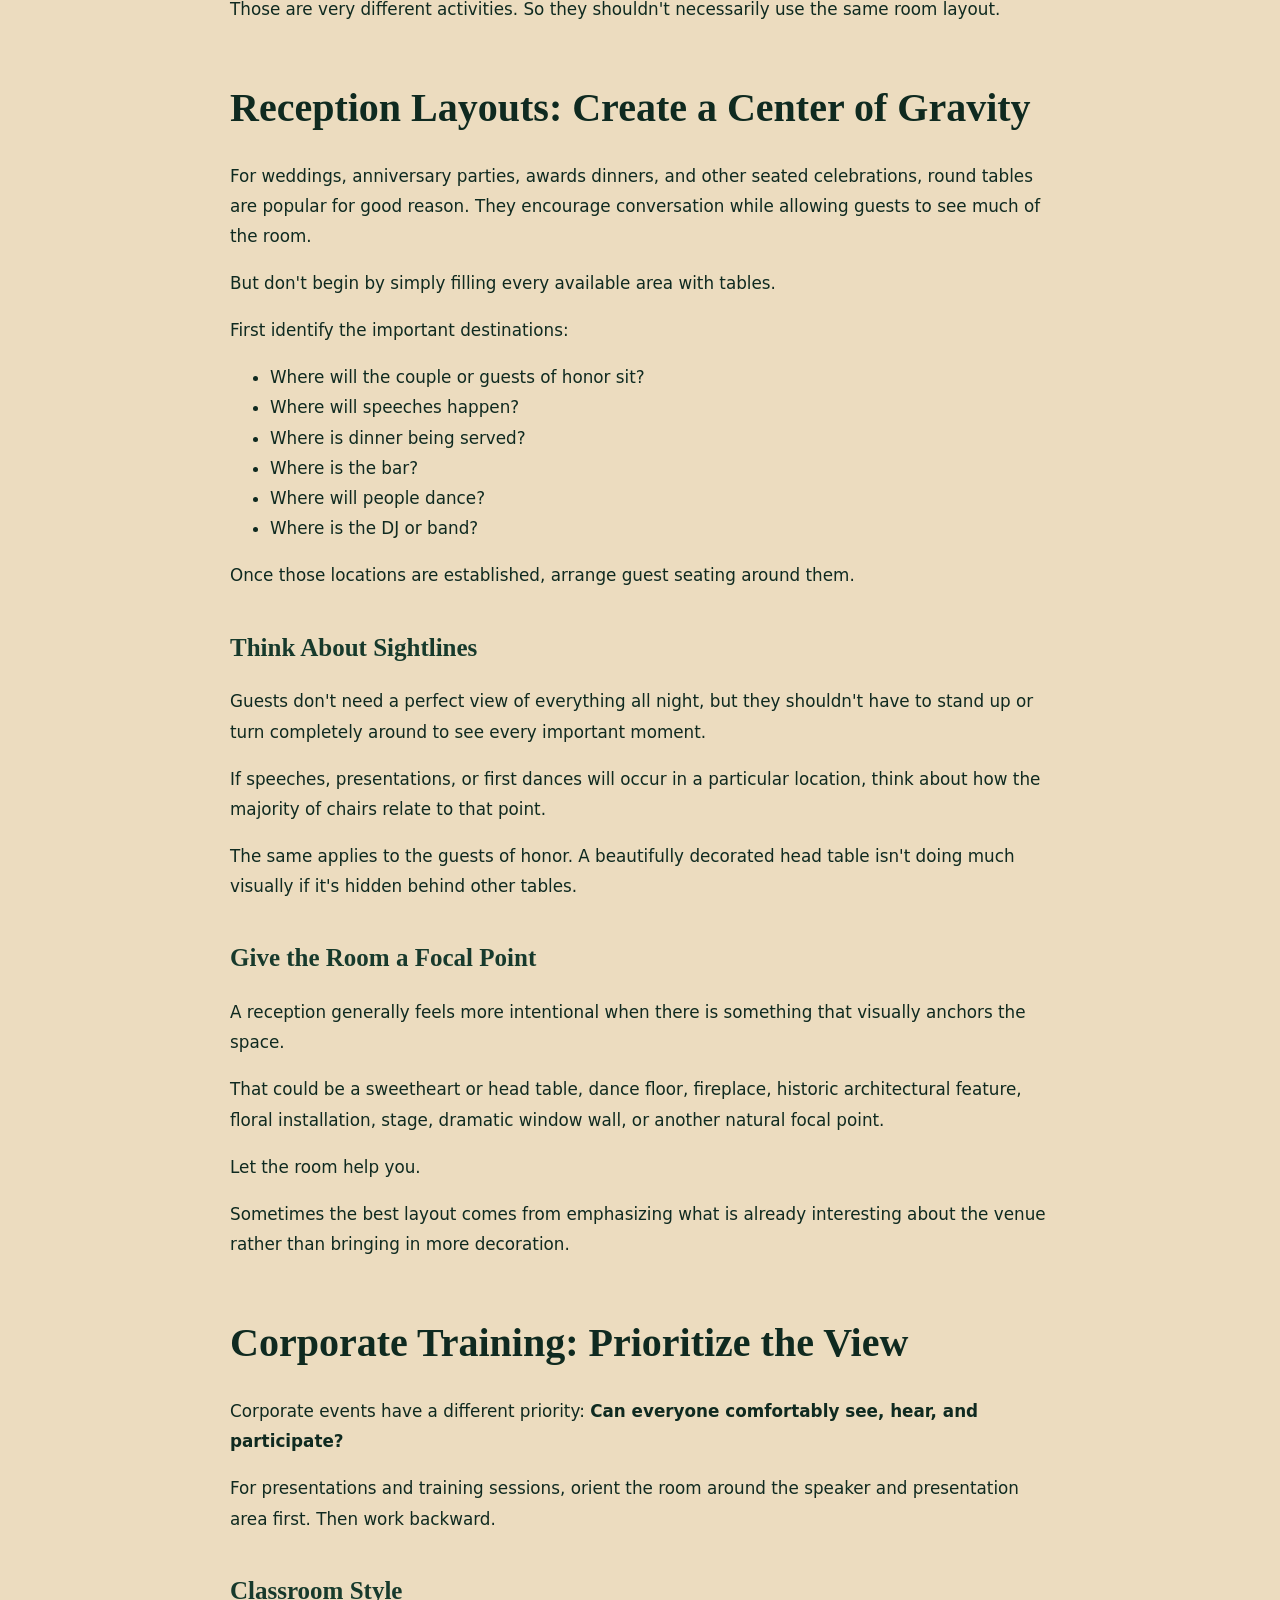
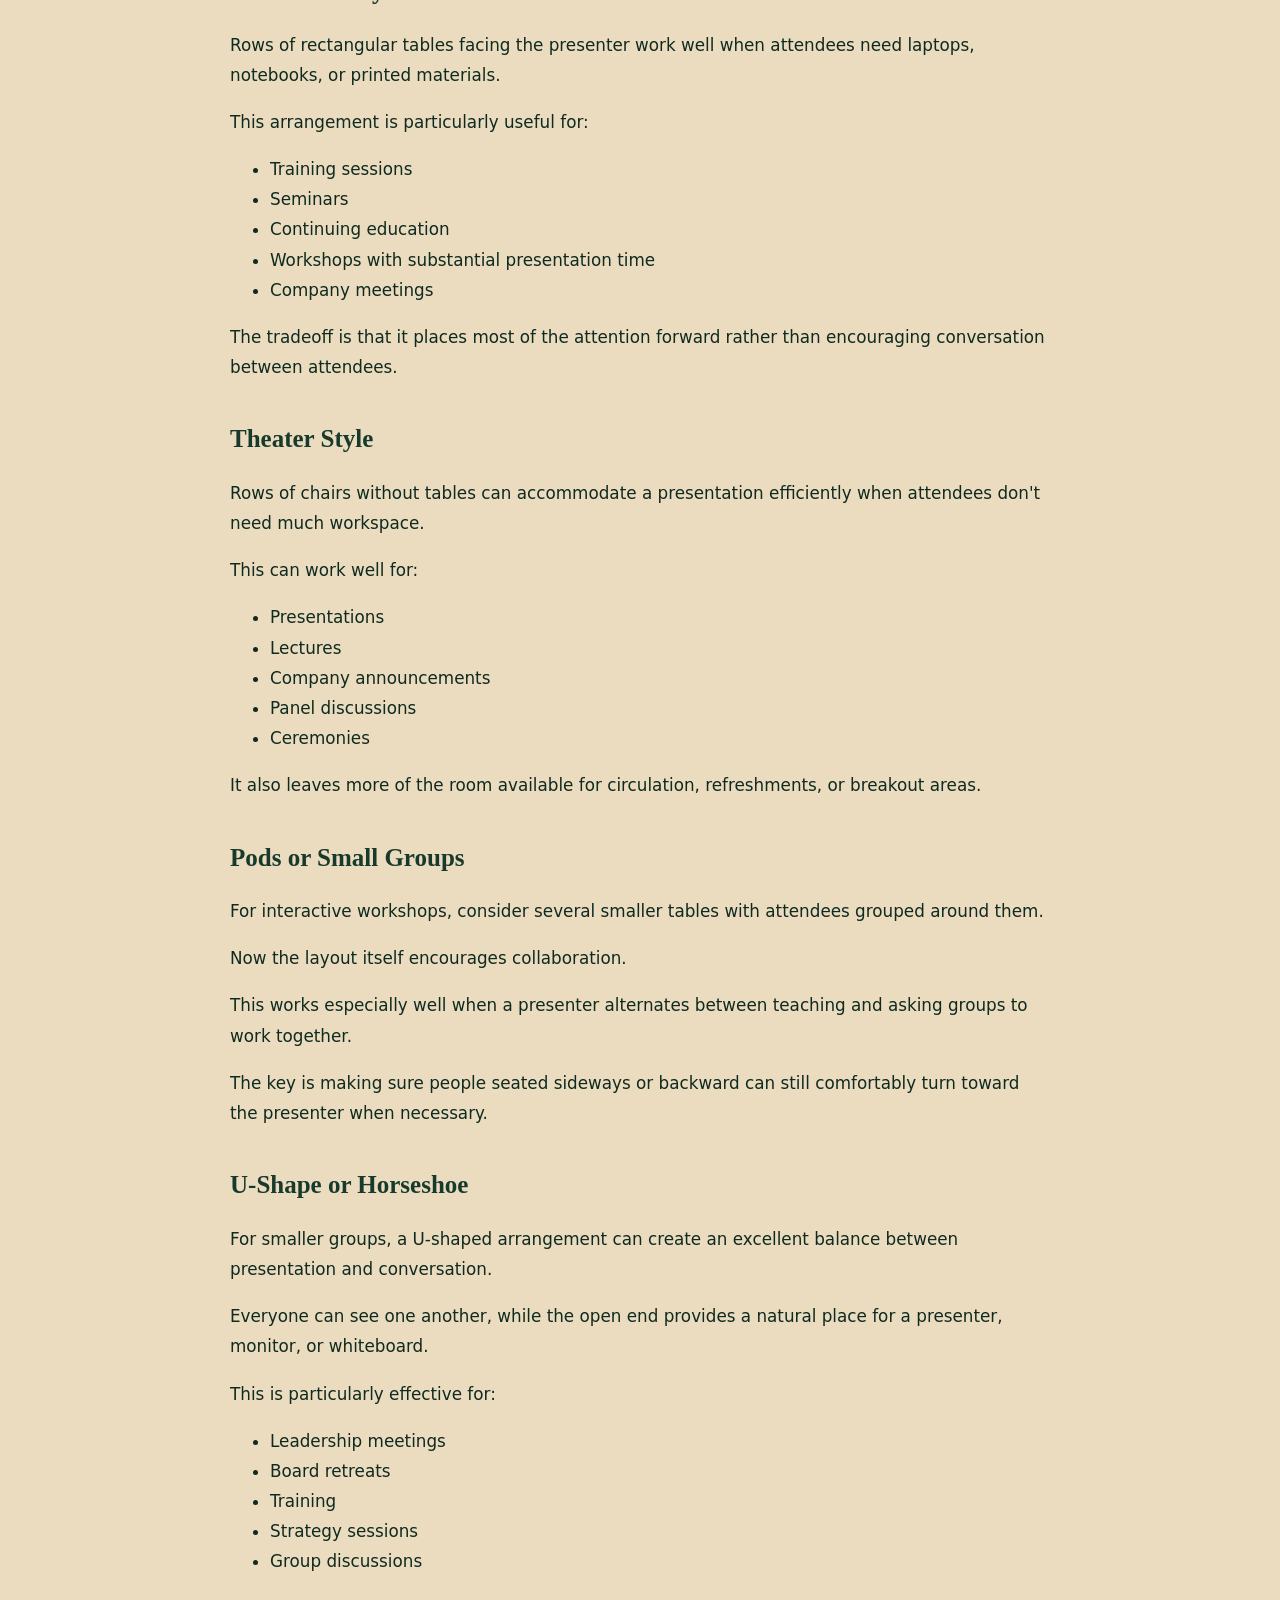
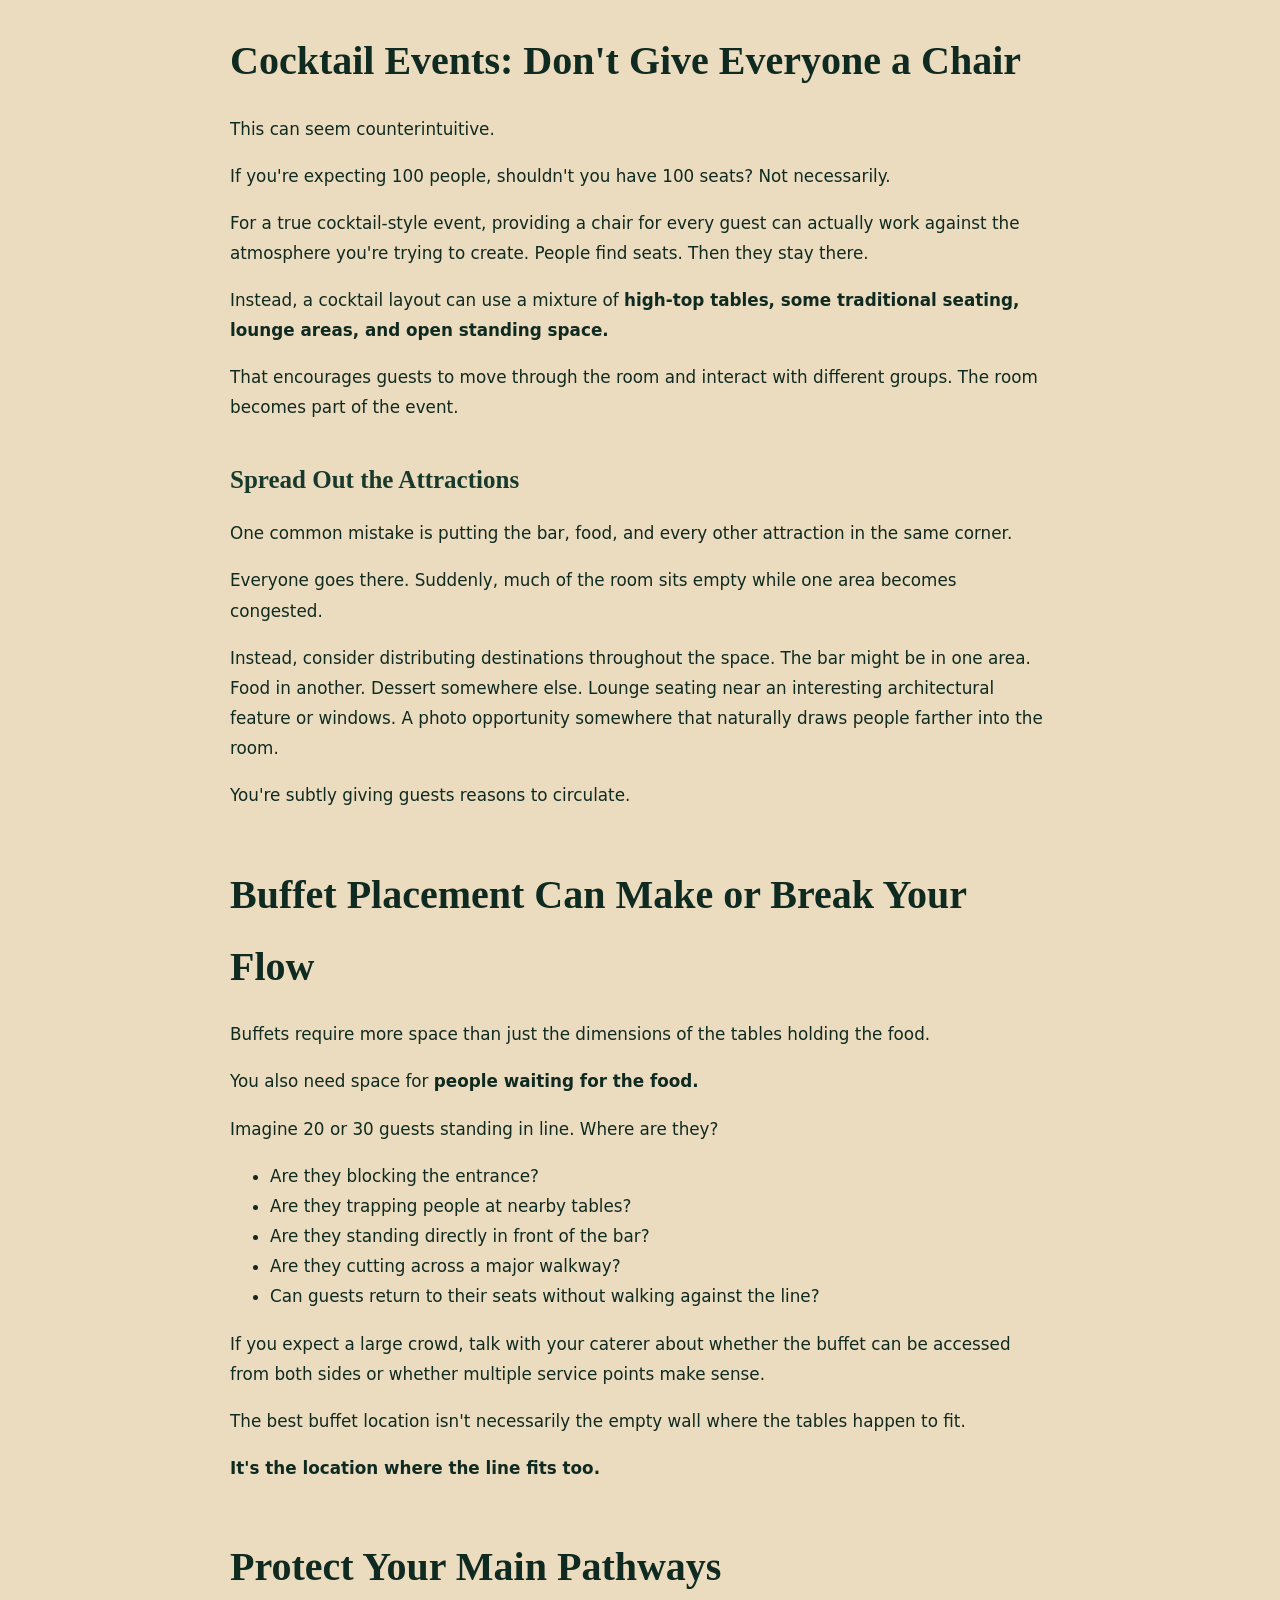
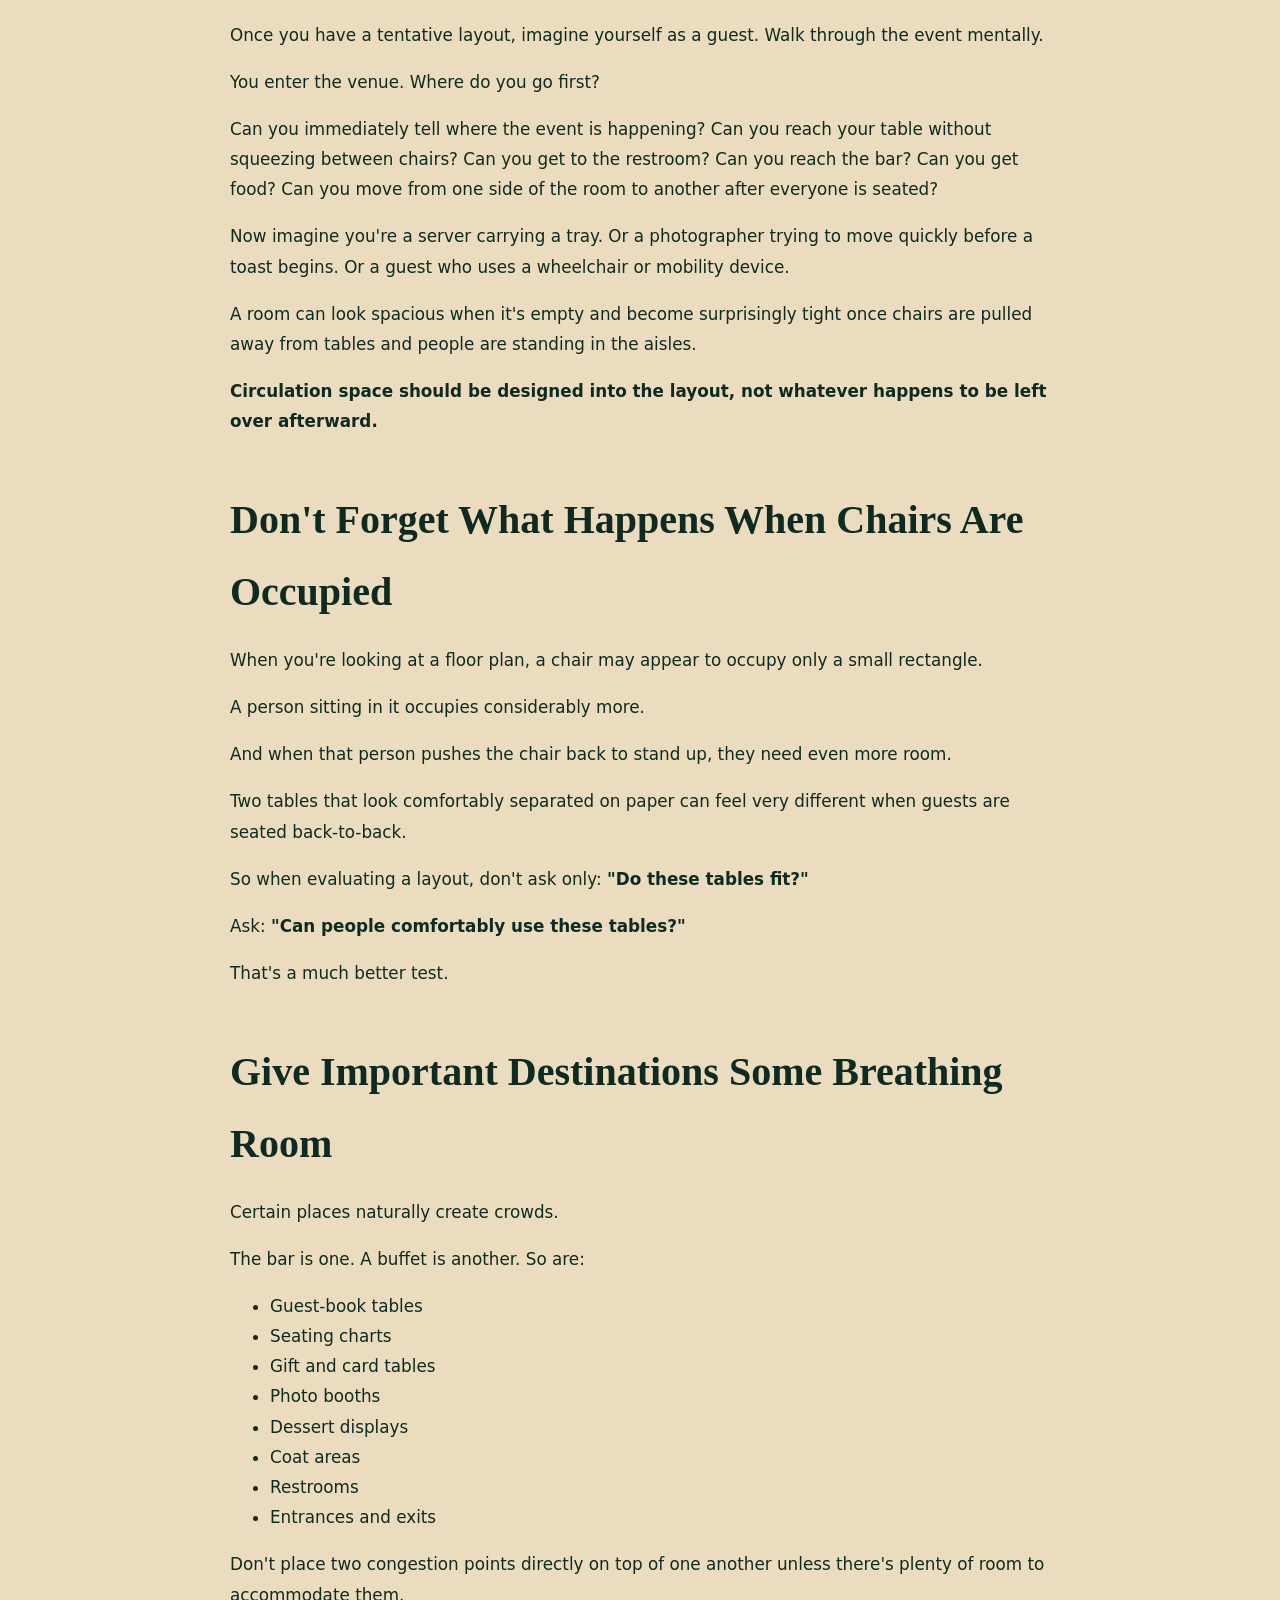
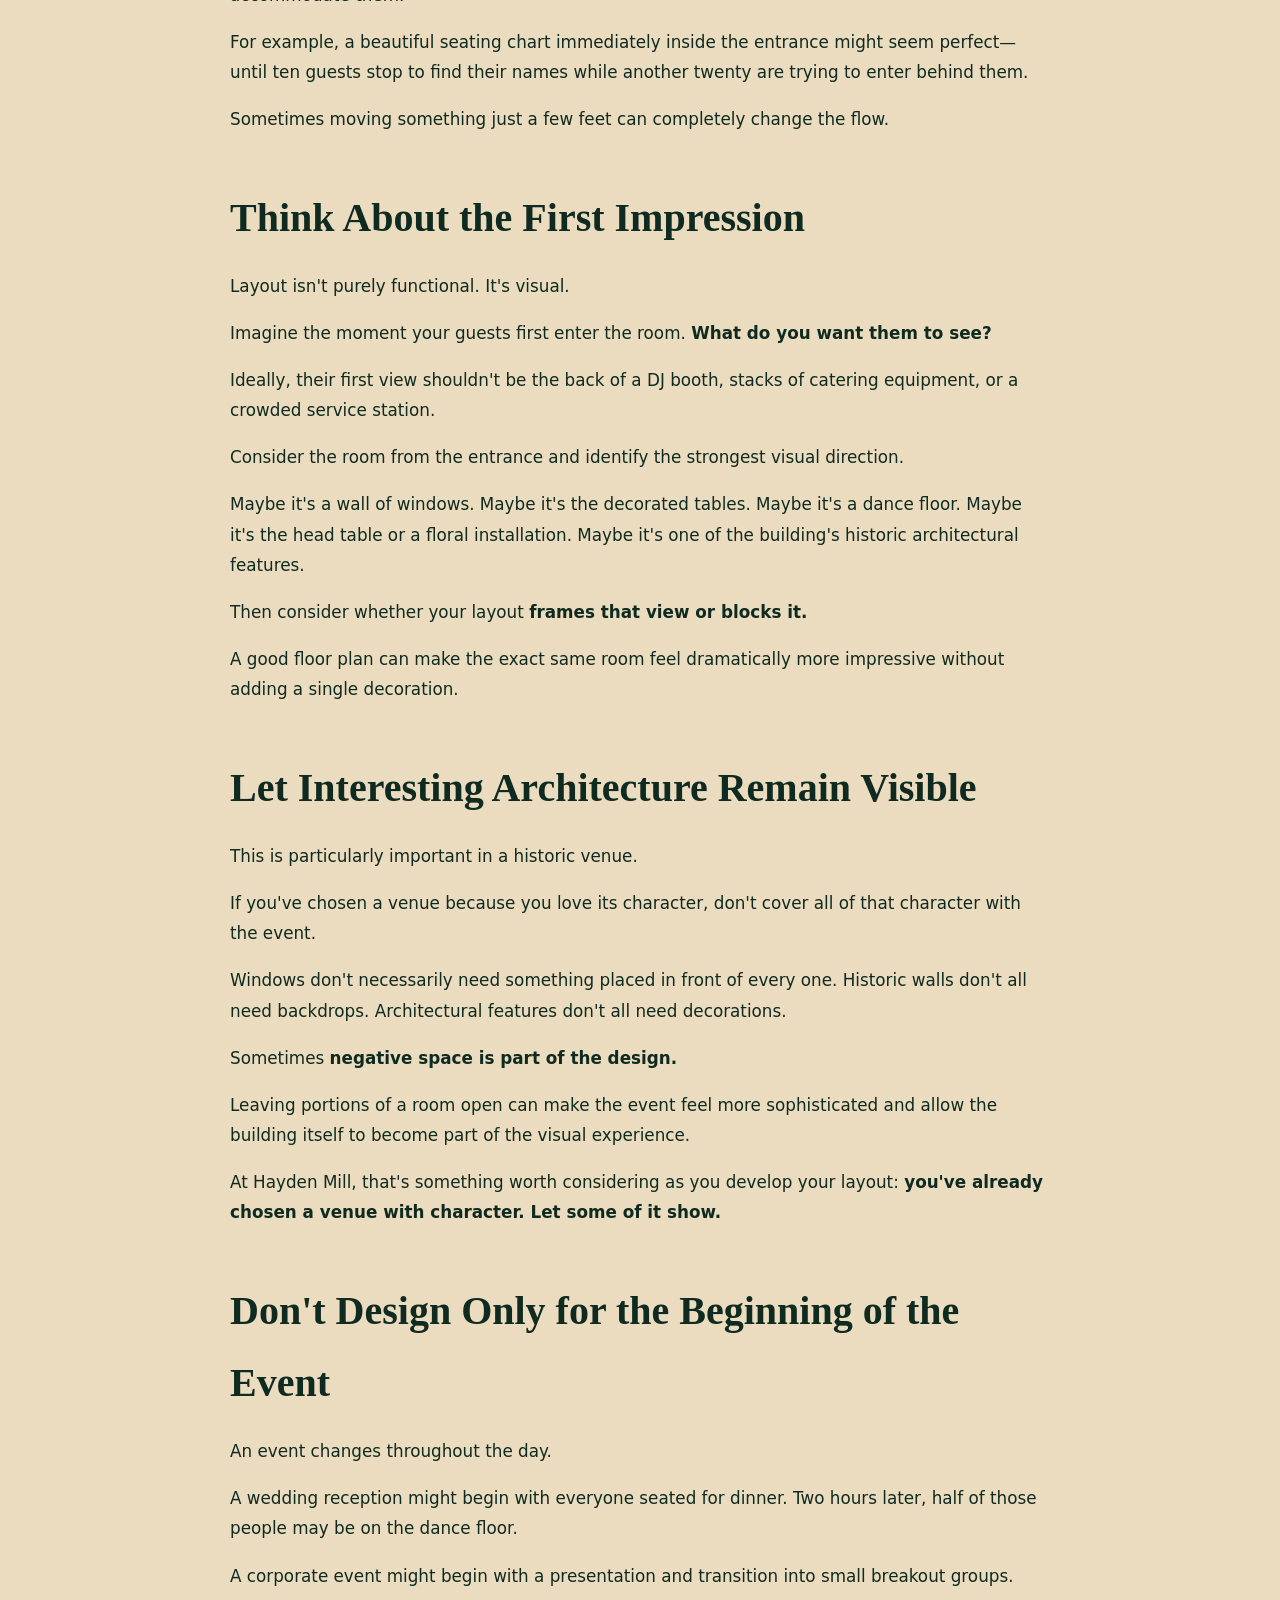
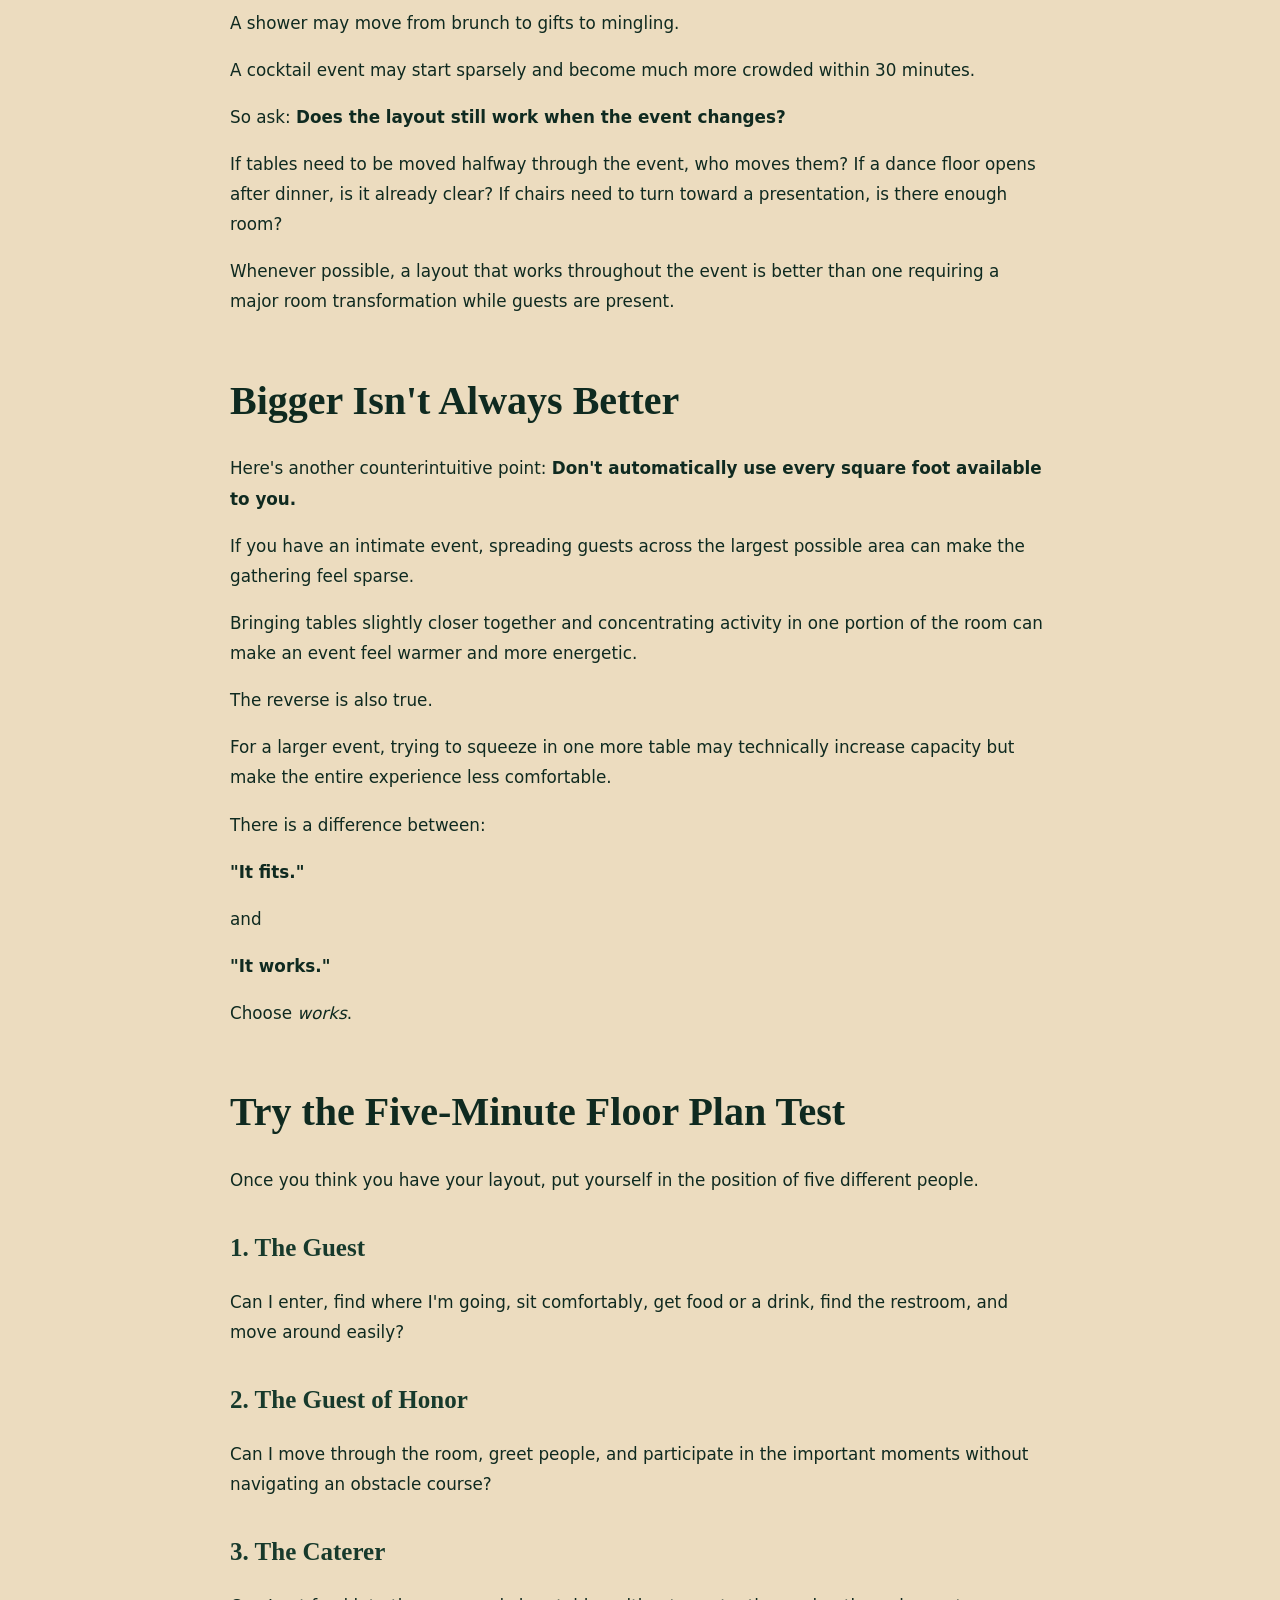
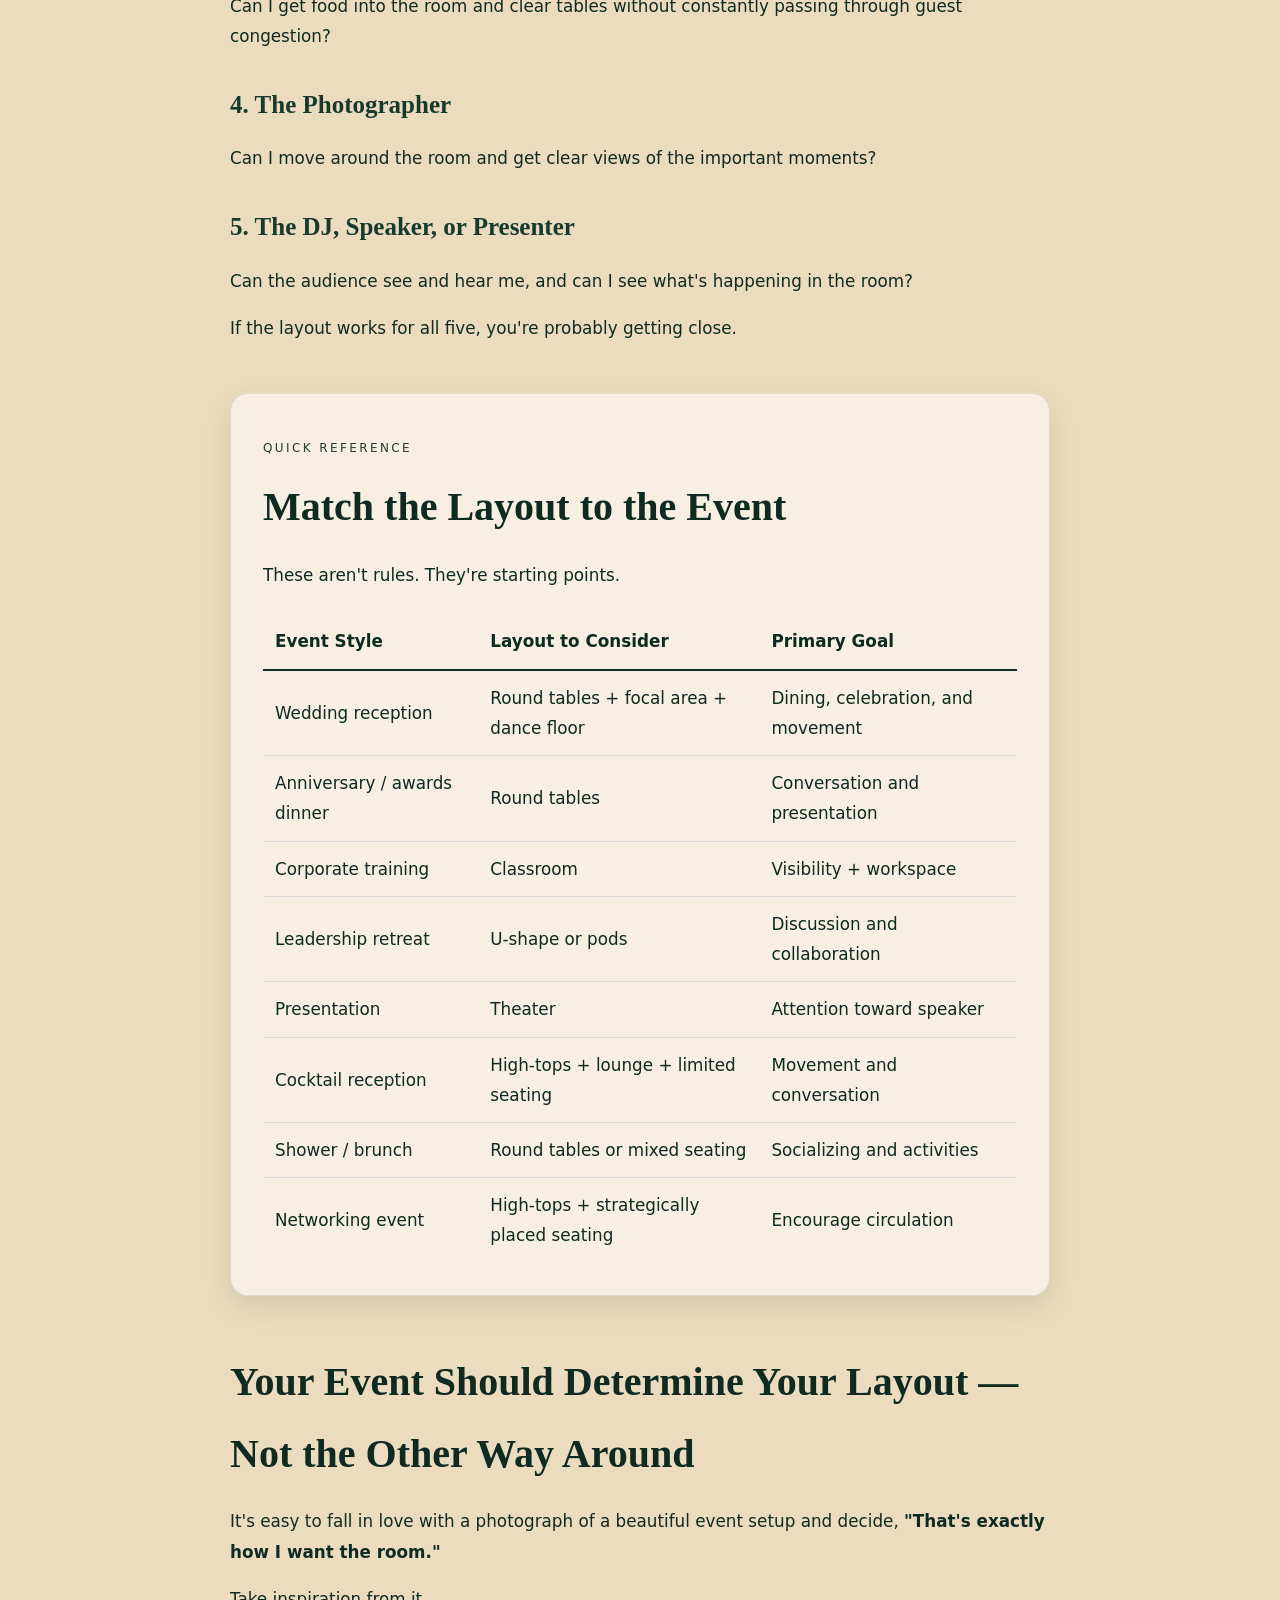
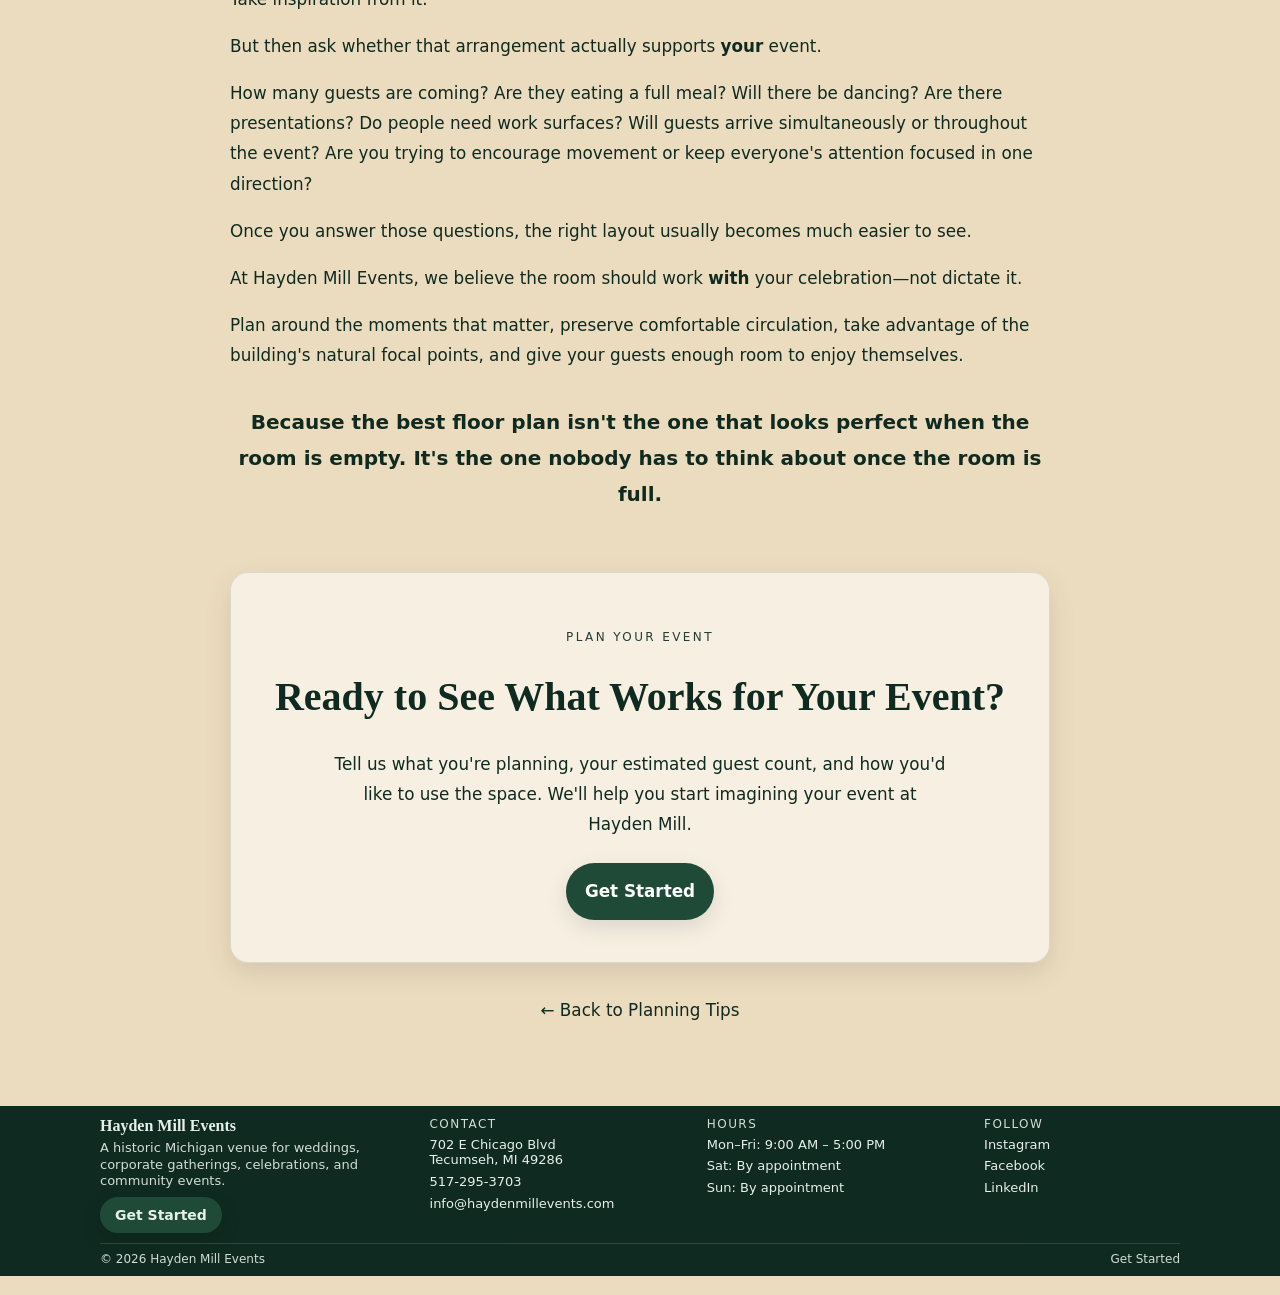
==== commit 59101242: "Update article1.html" ====
--- a/article1.html
+++ b/article1.html
@@ -17,7 +17,7 @@
   <div class="topbar">
     <div class="wrap topbar__inner">
       <div class="topbar__left">
-        <a href="tel:+17342529747">Call: 734-252-9747</a>
+        <a href="tel:+15172953703">Call: 517-295-3703</a>
         <span class="dot">•</span>
         <a href="mailto:info@haydenmillevents.com">info@haydenmillevents.com</a>
       </div>
@@ -1070,7 +1070,7 @@
                 702 E Chicago Blvd<br />Tecumseh, MI 49286
               </a>
             </li>
-            <li><a href="tel:+17342529747">734-252-9747</a></li>
+            <li><a href="tel:+15172953703">517-295-3703</a></li>
             <li><a href="mailto:info@haydenmillevents.com">info@haydenmillevents.com</a></li>
           </ul>
         </div>
--- a/css/styles.css
+++ b/css/styles.css
@@ -125,9 +125,14 @@
    Typography
    ========================================================= */
 .kicker{ letter-spacing: .2em; text-transform: uppercase; font-size: 12px; opacity: .9; }
-h1,h2{ font-family: Georgia, "Times New Roman", serif; margin: 10px 0 10px; }
+h1,h2,h3{ font-family: Georgia, "Times New Roman", serif; margin: 10px 0 10px; }
 h1{ font-size: 52px; }
 h2{ font-size: 40px; }
+
+h3{ font-size: 25px;
+   color: var(--ink);
+  }
+
 .lead{ font-size: 18px; line-height: 1.6; opacity: .95; }
 .actions{ display: flex; gap: 12px; flex-wrap: wrap; margin-top: 18px; }
 .muted{ opacity: .78; line-height: 1.6; }
